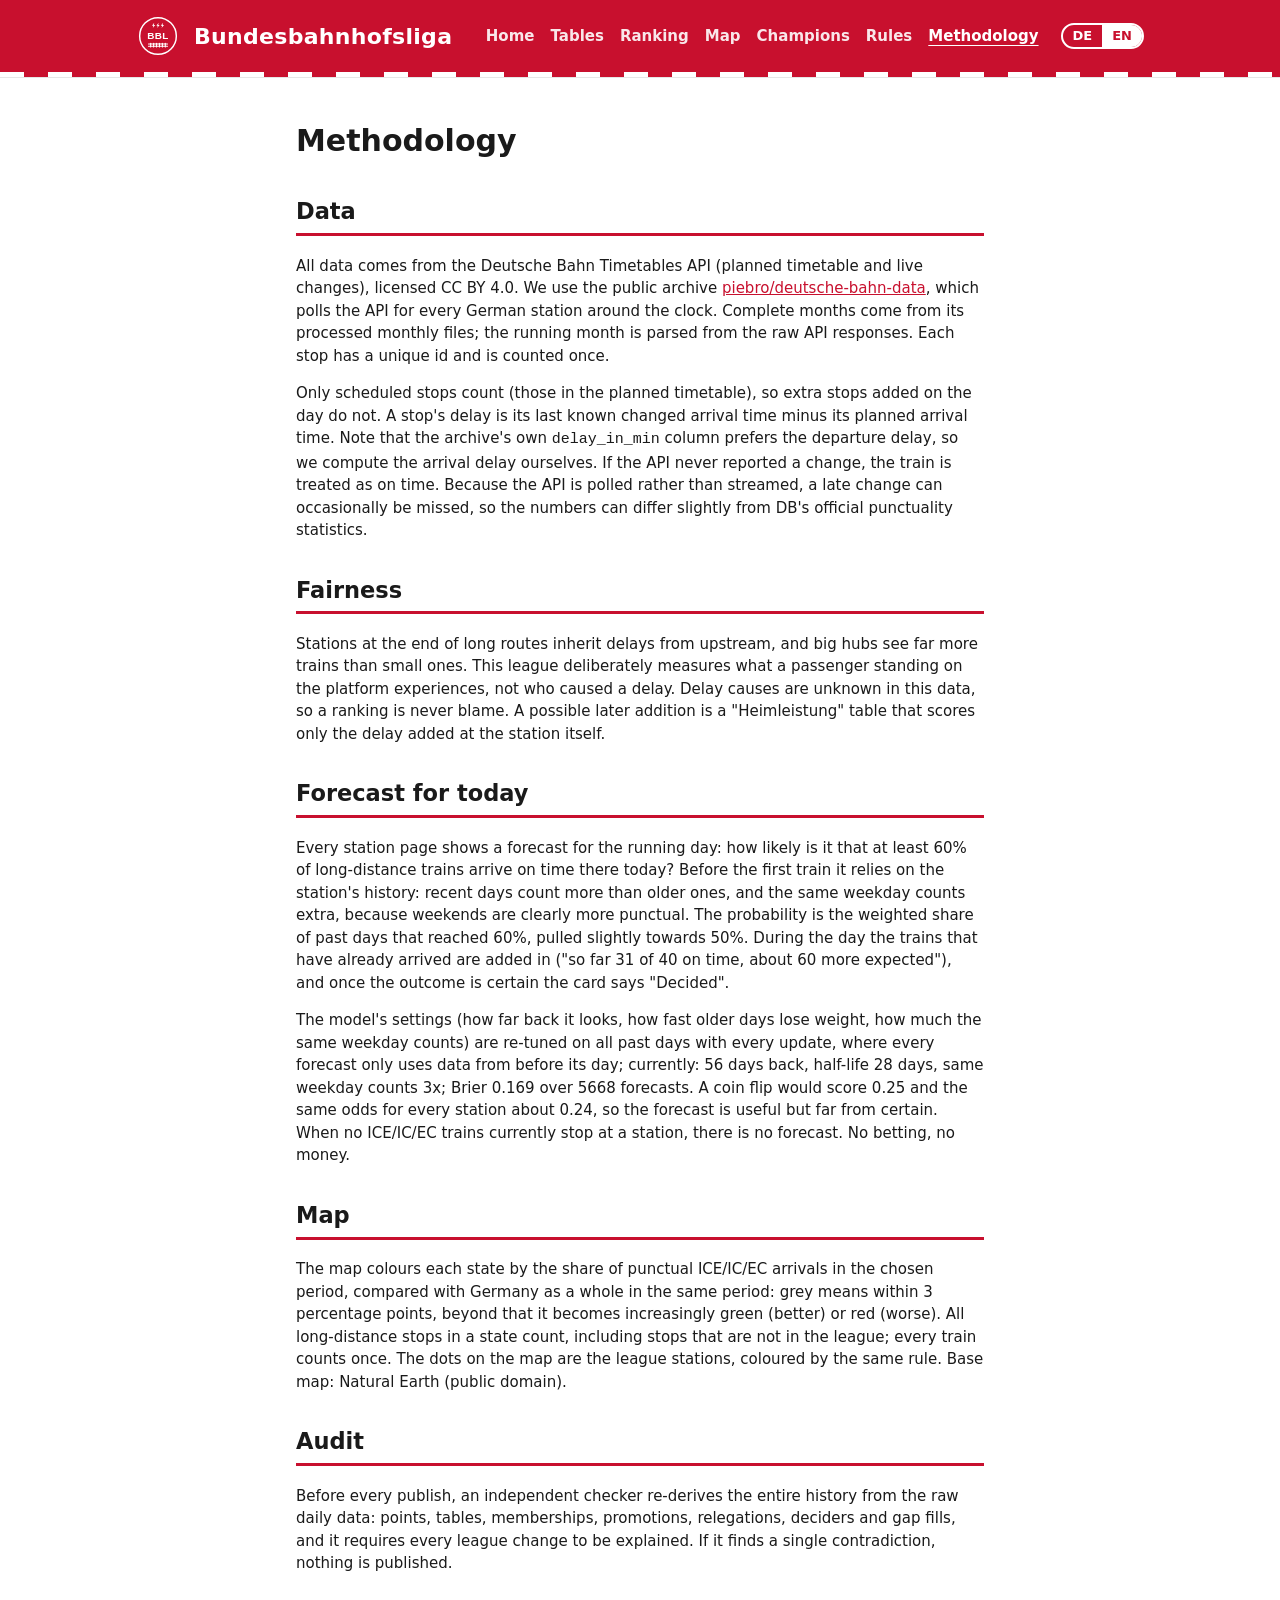
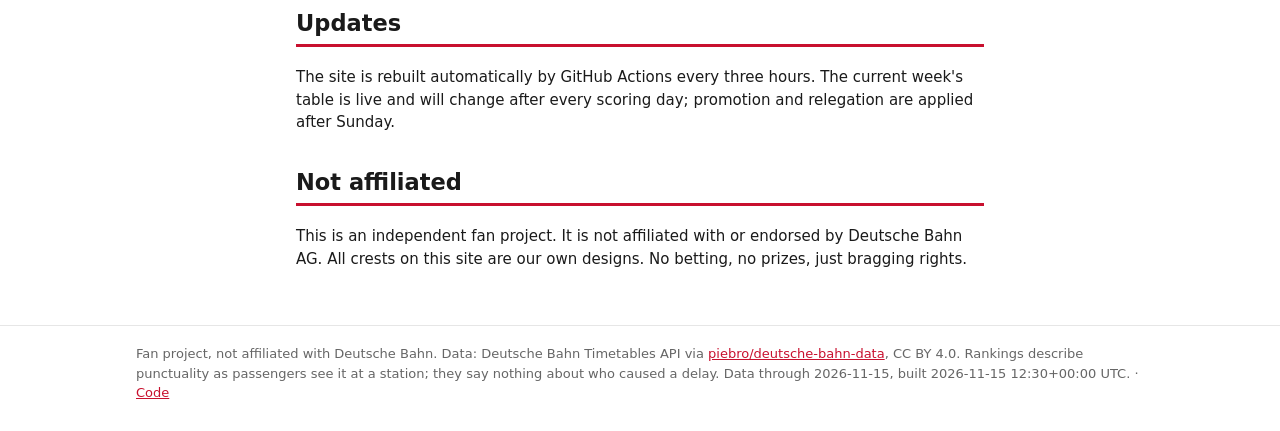
==== docs/about.html @ b78bf8c7 "Map page: 16 states coloured by punctuality relative to Germany - Day / week (any KW) / 4 weeks, cum" ====
<!doctype html>
<html lang="de">
<head>
<meta charset="utf-8">
<meta name="viewport" content="width=device-width, initial-scale=1">
<title>Methodik · Bundesbahnhofsliga</title>
<link rel="icon" href="assets/logos/favicon.svg">
<link rel="stylesheet" href="assets/style.css?v=07614f7e9a">
<script>(function(){var l;try{l=new URLSearchParams(location.search).get("lang")||localStorage.getItem("bbl-lang")}catch(e){}
if(l!=="de"&&l!=="en")l=/^de\b/i.test(navigator.language||"")?"de":"en";document.documentElement.dataset.lang=l;document.documentElement.lang=l})();</script>
</head>
<body>
<main class="wrap prose">
<div class="i18n" lang="de">
<h1>Methodik</h1>
<h2>Daten</h2>
<p>Alle Daten stammen aus der Timetables-API der Deutschen Bahn (Sollfahrplan und Echtzeitänderungen), Lizenz CC BY 4.0.
Wir nutzen das öffentliche Archiv <a href="https://huggingface.co/datasets/piebro/deutsche-bahn-data">piebro/deutsche-bahn-data</a>,
das die API rund um die Uhr für alle deutschen Bahnhöfe abfragt. Abgeschlossene Monate kommen aus den aufbereiteten
Monatsdateien, der laufende Monat wird aus den rohen API-Antworten gelesen. Jeder Halt hat eine eindeutige ID und wird
genau einmal gezählt.</p>
<p>Es zählen nur planmäßige Halte (die im Sollfahrplan stehen); zusätzliche Halte, die erst am Tag dazukommen, zählen
nicht. Die Verspätung eines Halts ist die zuletzt gemeldete geänderte Ankunftszeit minus der geplanten Ankunftszeit.
Achtung: Die Spalte <code>delay_in_min</code> im Archiv bevorzugt die Abfahrtsverspätung, deshalb berechnen wir die
Ankunftsverspätung selbst. Hat die API nie eine Änderung gemeldet, gilt der Zug als pünktlich. Weil die API abgefragt und
nicht gestreamt wird, kann gelegentlich eine späte Änderung fehlen; die Zahlen können daher leicht von der offiziellen
Pünktlichkeitsstatistik der DB abweichen.</p>
<h2>Fairness</h2>
<p>Bahnhöfe am Ende langer Strecken erben Verspätungen von weiter vorne, und große Knoten sehen viel mehr Züge als kleine
Bahnhöfe. Diese Liga misst bewusst, was ein Fahrgast am Bahnsteig erlebt, nicht wer eine Verspätung verursacht hat. Die
Ursachen stehen nicht in den Daten, eine Platzierung ist also nie eine Schuldzuweisung. Denkbar ist später eine Tabelle
"Heimleistung", die nur die am Bahnhof selbst entstandene Verspätung wertet.</p>
<h2>Prognose für heute</h2>
<p>Jede Bahnhofsseite zeigt eine Prognose für den laufenden Tag: Wie wahrscheinlich kommen heute mindestens 60 % der
Fernzüge dort pünktlich an? Vor dem ersten Zug stützt sie sich auf die Vorgeschichte des Bahnhofs: Jüngere Tage zählen
mehr als ältere, und der gleiche Wochentag zählt extra, weil Wochenenden deutlich pünktlicher sind. Die Wahrscheinlichkeit
ist der gewichtete Anteil der bisherigen Tage, die 60 % erreicht haben, leicht Richtung 50 % gezogen. Im Laufe des Tages
fließen die schon angekommenen Züge ein ("bisher 31 von 40 pünktlich, noch etwa 60 erwartet"), und sobald das Ergebnis
feststeht, zeigt die Karte "Entschieden".</p>
<p>Die Einstellungen des Modells (wie weit es zurückschaut, wie schnell ältere Tage an Gewicht verlieren, wie stark der
gleiche Wochentag zählt) werden bei jedem Update an allen bisherigen Tagen neu bestimmt, wobei jede Prognose nur Daten von
vor ihrem Tag nutzt; aktuell: <span class="fc-model"></span>. Ein Münzwurf käme auf 0,25, für alle die gleiche Quote auf
etwa 0,24: Die Prognose ist also nützlich, aber weit weg von sicher. Halten an einem Bahnhof gerade keine ICE/IC/EC, gibt
es keine Prognose. Keine Wetten, kein Geld.</p>
<h2>Karte</h2>
<p>Die Karte färbt jedes Bundesland nach dem Anteil pünktlicher ICE/IC/EC-Ankünfte im gewählten Zeitraum, im Vergleich zu
ganz Deutschland im selben Zeitraum: grau heißt höchstens 3 Prozentpunkte Abstand, darüber wird es zunehmend grün (besser)
oder rot (schlechter). Gezählt werden alle Fernverkehrshalte im Bundesland, auch solche, die nicht in der Liga sind; jeder
Zug zählt einmal. Die Punkte auf der Karte sind die Liga-Bahnhöfe, eingefärbt nach derselben Regel. Kartengrundlage:
Natural Earth (gemeinfrei).</p>
<h2>Prüfung</h2>
<p>Vor jeder Veröffentlichung prüft ein unabhängiges Prüfprogramm die gesamte Historie: Es rechnet alle Tagespunkte,
Tabellen, Mitgliedschaften, Auf- und Abstiege, Relegationen und Nachrücker aus den Rohdaten nach und erklärt jeden
Ligawechsel. Findet es auch nur einen Widerspruch, wird nichts veröffentlicht.</p>
<h2>Aktualisierung</h2>
<p>Die Seite wird automatisch per GitHub Actions neu gebaut, alle drei Stunden. Die Tabelle der laufenden Woche ist live
und ändert sich nach jedem Wertungstag; Auf- und Abstieg gibt es nach dem Sonntag.</p>
<h2>Keine Verbindung zur DB</h2>
<p>Dies ist ein unabhängiges Fanprojekt, nicht verbunden mit der Deutschen Bahn AG und nicht von ihr unterstützt. Alle
Wappen auf dieser Seite sind eigene Entwürfe. Keine Wetten, keine Preise, nur Ehre.</p>
</div>
<div class="i18n" lang="en">
<h1>Methodology</h1>
<h2>Data</h2>
<p>All data comes from the Deutsche Bahn Timetables API (planned timetable and live changes), licensed CC BY 4.0.
We use the public archive <a href="https://huggingface.co/datasets/piebro/deutsche-bahn-data">piebro/deutsche-bahn-data</a>,
which polls the API for every German station around the clock. Complete months come from its processed monthly files;
the running month is parsed from the raw API responses. Each stop has a unique id and is counted once.</p>
<p>Only scheduled stops count (those in the planned timetable), so extra stops added on the day do not.
A stop's delay is its last known changed arrival time minus its planned arrival time. Note that the archive's own
<code>delay_in_min</code> column prefers the departure delay, so we compute the arrival delay ourselves. If the API never reported a change,
the train is treated as on time. Because the API is polled rather than streamed, a late change can occasionally be missed,
so the numbers can differ slightly from DB's official punctuality statistics.</p>
<h2>Fairness</h2>
<p>Stations at the end of long routes inherit delays from upstream, and big hubs see far more trains than small ones.
This league deliberately measures what a passenger standing on the platform experiences, not who caused a delay. Delay
causes are unknown in this data, so a ranking is never blame. A possible later addition is a "Heimleistung" table that
scores only the delay added at the station itself.</p>
<h2>Forecast for today</h2>
<p>Every station page shows a forecast for the running day: how likely is it that at least 60% of long-distance trains
arrive on time there today? Before the first train it relies on the station's history: recent days count more than older
ones, and the same weekday counts extra, because weekends are clearly more punctual. The probability is the weighted share
of past days that reached 60%, pulled slightly towards 50%. During the day the trains that have already arrived are added
in ("so far 31 of 40 on time, about 60 more expected"), and once the outcome is certain the card says "Decided".</p>
<p>The model's settings (how far back it looks, how fast older days lose weight, how much the same weekday counts) are
re-tuned on all past days with every update, where every forecast only uses data from before its day; currently:
<span class="fc-model"></span>. A coin flip would score 0.25 and the same odds for every station about 0.24, so the
forecast is useful but far from certain. When no ICE/IC/EC trains currently stop at a station, there is no forecast.
No betting, no money.</p>
<h2>Map</h2>
<p>The map colours each state by the share of punctual ICE/IC/EC arrivals in the chosen period, compared with Germany as a
whole in the same period: grey means within 3 percentage points, beyond that it becomes increasingly green (better) or red
(worse). All long-distance stops in a state count, including stops that are not in the league; every train counts once.
The dots on the map are the league stations, coloured by the same rule. Base map: Natural Earth (public domain).</p>
<h2>Audit</h2>
<p>Before every publish, an independent checker re-derives the entire history from the raw daily data: points, tables,
memberships, promotions, relegations, deciders and gap fills, and it requires every league change to be explained. If it
finds a single contradiction, nothing is published.</p>
<h2>Updates</h2>
<p>The site is rebuilt automatically by GitHub Actions every three hours. The current week's
table is live and will change after every scoring day; promotion and relegation are applied after Sunday.</p>
<h2>Not affiliated</h2>
<p>This is an independent fan project. It is not affiliated with or endorsed by Deutsche Bahn AG. All crests on this site
are our own designs. No betting, no prizes, just bragging rights.</p>
</div>
</main>
<script src="assets/app.js?v=5f9eadd17e"></script>
<script>chrome("about.html");
getJSON("data/meta.json").then((m) => {
  stamp(m);
  const f = m.forecast_model;
  if (f && f.tuned) document.querySelectorAll(".fc-model").forEach((el) => (el.textContent = LANG === "de"
    ? `${f.params.window} Tage zurück, Halbwertszeit ${f.params.half_life} Tage, gleicher Wochentag zählt ${num(f.params.weekday_weight, 0)}-fach; Brier ${num(f.brier, 3)} über ${f.forecasts} Prognosen`
    : `${f.params.window} days back, half-life ${f.params.half_life} days, same weekday counts ${num(f.params.weekday_weight, 0)}x; Brier ${num(f.brier, 3)} over ${f.forecasts} forecasts`));
}).catch(() => {});</script>
</body>
</html>
---- docs/assets/style.css ----
:root {
  --red: #c8102e;
  --red-dark: #9b0c23;
  --red-soft: #fbe9ec;
  --ink: #1a1a1a;
  --muted: #666;
  --line: #e6e6e6;
  --bg: #ffffff;
  --panel: #ffffff;
  --up: #1f7a3a;
  --up-soft: #e6f4ea;
  --down-soft: #fde8e8;
  --po-soft: #fff4d6;
}
@media (prefers-color-scheme: dark) {
  :root:not([data-theme="light"]) {
    --ink: #f2f2f2; --muted: #a8a8a8; --line: #333; --bg: #141414; --panel: #1c1c1c;
    --red-soft: #3a1219; --up-soft: #15301e; --down-soft: #3a1515; --po-soft: #3a3012; --up: #59c27a;
  }
}
* { box-sizing: border-box; }
html, body { margin: 0; background: var(--bg); color: var(--ink);
  font: 15px/1.5 system-ui, -apple-system, "Segoe UI", Roboto, Helvetica, Arial, sans-serif; }
a { color: var(--red); }
header.top { background: var(--red); color: #fff; }
header.top .wrap { display: flex; align-items: center; gap: 14px; padding: 14px 16px; }
header.top img { width: 44px; height: 44px; }
header.top h1 { margin: 0; font-size: 22px; letter-spacing: .3px; font-weight: 900; }
header.top h1 a { color: #fff; text-decoration: none; }
header.top nav { margin-left: auto; display: flex; gap: 16px; align-items: center; }
header.top nav a { color: #fff; text-decoration: none; font-weight: 600; opacity: .9; }
header.top nav a:hover, header.top nav a.on { opacity: 1; text-decoration: underline; text-underline-offset: 4px; }
.stripe { height: 6px; background: repeating-linear-gradient(90deg, #fff 0 24px, var(--red) 24px 48px); border-bottom: 1px solid var(--line); }
.wrap { max-width: 1040px; margin: 0 auto; padding: 0 16px; }
main.wrap { padding-top: 20px; padding-bottom: 40px; }
.sub { color: var(--muted); margin: 4px 0 16px; }

.tabs { display: flex; gap: 8px; flex-wrap: wrap; margin: 12px 0; }
.tab { display: flex; align-items: center; gap: 8px; border: 2px solid var(--red); background: var(--panel);
  color: var(--red); padding: 6px 12px 6px 8px; border-radius: 999px; font-weight: 700; cursor: pointer; font-size: 14px; }
.tab img { width: 22px; height: 26px; }
.tab.on { background: var(--red); color: #fff; }
.matchdays { display: flex; gap: 6px; flex-wrap: wrap; align-items: center; margin: 8px 0 14px; color: var(--muted); font-size: 13px; }
.matchdays button { border: 1px solid var(--line); background: var(--panel); color: var(--ink); border-radius: 6px;
  padding: 4px 9px; cursor: pointer; font: inherit; }
.matchdays button.on { border-color: var(--red); background: var(--red); color: #fff; }
select { font: inherit; padding: 4px 6px; border-radius: 6px; border: 1px solid var(--line); background: var(--panel); color: var(--ink); }

.league-head { display: flex; align-items: center; gap: 14px; margin: 8px 0; }
.league-head img { width: 56px; height: 66px; }
.league-head h2 { margin: 0; font-size: 22px; }
.badges { display: flex; gap: 10px; flex-wrap: wrap; margin: 10px 0 16px; }
.badge { border: 1px solid var(--line); border-left: 5px solid var(--red); border-radius: 8px; padding: 8px 12px; background: var(--panel); min-width: 190px; }
.badge b { display: block; font-size: 12px; color: var(--muted); text-transform: uppercase; letter-spacing: .5px; }

.tablewrap { overflow-x: auto; border: 1px solid var(--line); border-radius: 10px; }
table { border-collapse: collapse; width: 100%; background: var(--panel); }
th, td { padding: 8px 10px; text-align: left; white-space: nowrap; }
thead th { background: var(--ink); color: var(--bg); font-size: 12px; text-transform: uppercase; letter-spacing: .5px; }
tbody tr { border-top: 1px solid var(--line); }
td.num, th.num { text-align: right; font-variant-numeric: tabular-nums; }
td.rank { font-weight: 800; width: 1%; }
tr.up td.rank { box-shadow: inset 4px 0 var(--up); }
tr.up { background: var(--up-soft); }
tr.down td.rank { box-shadow: inset 4px 0 var(--red); }
tr.down { background: var(--down-soft); }
tr.po td.rank { box-shadow: inset 4px 0 #d99a00; }
tr.po { background: var(--po-soft); }
.legend .lp::before { background: #d99a00; }
tr.unranked { color: var(--muted); }
td.st a { color: var(--ink); text-decoration: none; font-weight: 600; }
td.st a:hover { color: var(--red); text-decoration: underline; }
.tag { font-size: 11px; font-weight: 700; padding: 1px 6px; border-radius: 4px; margin-left: 6px; vertical-align: 1px; }
.tag.new { background: var(--red-soft); color: var(--red); }
.tag.up { background: var(--up-soft); color: var(--up); }
.trend { font-weight: 700; font-size: 13px; }
.trend.u { color: var(--up); } .trend.d { color: var(--red); } .trend.s { color: var(--muted); }
.form { display: inline-flex; gap: 3px; }
.form i { width: 18px; height: 18px; border-radius: 3px; display: inline-block; font-style: normal; font-size: 9px;
  line-height: 18px; text-align: center; color: #fff; font-weight: 700; }
.form i.x { background: var(--line); color: var(--muted); }
.legend { display: flex; gap: 16px; flex-wrap: wrap; font-size: 13px; color: var(--muted); margin: 10px 0; }
.legend span::before { content: ""; display: inline-block; width: 12px; height: 12px; border-radius: 2px; margin-right: 6px; vertical-align: -1px; }
.legend .lu::before { background: var(--up); } .legend .ld::before { background: var(--red); }

.moves { display: grid; grid-template-columns: repeat(auto-fit, minmax(240px, 1fr)); gap: 12px; }
.card { border: 1px solid var(--line); border-radius: 10px; padding: 12px 14px; background: var(--panel); }
.card h3 { margin: 0 0 6px; font-size: 15px; }
.card ul { margin: 0; padding-left: 18px; }

.prose { max-width: 720px; }
.prose h2 { border-bottom: 3px solid var(--red); padding-bottom: 4px; margin-top: 32px; }
.example { background: var(--red-soft); border-radius: 10px; padding: 12px 16px; }
.crests { display: flex; gap: 18px; flex-wrap: wrap; }
.crests figure { margin: 0; text-align: center; font-size: 13px; max-width: 170px; }
.crests img { width: 70px; height: 83px; }

.chart { width: 100%; height: 180px; }
.kpis { display: grid; grid-template-columns: repeat(auto-fit, minmax(150px, 1fr)); gap: 10px; margin: 14px 0; }
.kpi { border: 1px solid var(--line); border-radius: 10px; padding: 10px 12px; background: var(--panel); }
.kpi b { display: block; font-size: 22px; }
.kpi span { color: var(--muted); font-size: 12px; }

footer { border-top: 1px solid var(--line); color: var(--muted); font-size: 13px; padding: 18px 0 30px; }
@media (max-width: 960px) { .hide-md { display: none; } }
@media (max-width: 980px) {   /* five menu items + language switch: move the menu under the title */
  header.top .wrap { flex-wrap: wrap; gap: 10px; }
  header.top nav { margin-left: 0; width: 100%; flex-wrap: wrap; gap: 6px 14px; }
  header.top nav .lang { margin-left: auto; }
}
@media (max-width: 640px) {
  header.top .wrap { flex-wrap: wrap; gap: 10px; padding: 12px 16px; }
  header.top img { width: 36px; height: 36px; }
  header.top h1 { font-size: 20px; }
  header.top nav { margin-left: 0; width: 100%; gap: 6px 12px; font-size: 14px; flex-wrap: wrap; }
  header.top nav .lang { margin-left: auto; }
  main.wrap { padding-top: 14px; }
  th, td { padding: 7px 5px; }
  th:first-child, td:first-child { padding-left: 8px; }
  th:last-child, td:last-child { padding-right: 8px; }
  td.st { white-space: normal; min-width: 0; }
  td.num, th.num { padding-left: 12px; }
  .hide-sm { display: none; }
  /* swipeable single rows instead of 4 rows of pills */
  .tabs, #matchdays { flex-wrap: nowrap; overflow-x: auto; scrollbar-width: none; -webkit-overflow-scrolling: touch;
    margin-right: -16px; padding-right: 16px; scroll-padding: 0 16px; }
  .tabs::-webkit-scrollbar, #matchdays::-webkit-scrollbar { display: none; }
  .tab, #matchdays button { flex: 0 0 auto; }
  #matchdays { white-space: nowrap; }
  .league-head img { width: 44px; height: 52px; }
  .league-head h2 { font-size: 19px; }
  .badges { gap: 8px; }
  .badge { min-width: 0; flex: 1 1 140px; padding: 6px 10px; font-size: 14px; }
  .badge b { font-size: 10px; }
  .legend { gap: 6px 14px; font-size: 12px; }
  .kpi b { font-size: 19px; }
  .crests { gap: 12px; }
  .crests img { width: 56px; height: 66px; }
  .crests figure { max-width: 46%; }
}

/* language switcher and bilingual blocks */
header.top nav .lang { display: inline-flex; border: 2px solid #fff; border-radius: 999px; overflow: hidden; margin-left: 6px; }
header.top nav .lang a { padding: 1px 10px; font-size: 13px; opacity: 1; text-decoration: none; }
header.top nav .lang a.on { background: #fff; color: var(--red); }
html[data-lang="de"] .i18n[lang="en"], html[data-lang="en"] .i18n[lang="de"] { display: none; }
.tagline { margin: 0 0 2px; font-size: 16px; font-weight: 600; line-height: 1.4; }
@media (max-width: 640px) { .tagline { font-size: 14px; } }

/* forecast card */
.forecast-card { border: 1px solid var(--line); border-radius: 12px; padding: 14px 16px; background: var(--panel); margin: 16px 0 6px; }
.forecast-card h3 { margin: 0 0 4px; font-size: 13px; text-transform: uppercase; letter-spacing: .5px; color: var(--muted); }
.mk-head { display: grid; grid-template-columns: 1fr 1fr; gap: 20px; align-items: center; margin-bottom: 6px; }
.mk-q { font-size: 18px; font-weight: 700; line-height: 1.35; }
.mk-odds { display: grid; grid-template-columns: 1fr 1fr; gap: 10px; }
.mk-odds > div { border-radius: 10px; padding: 10px 14px; display: flex; justify-content: space-between; align-items: baseline; font-weight: 700; }
.mk-odds b { font-size: 24px; }
.mk-yes { background: var(--up-soft); color: var(--up); }
.mk-no { background: var(--down-soft); color: var(--red); }
.mk-bar { height: 8px; border-radius: 999px; background: var(--red); overflow: hidden; margin: 10px 0 4px; }
.mk-bar i { display: block; height: 100%; background: var(--up); }
.mk-chart { width: 100%; display: block; }
.mk-small { font-size: 12px; }
@media (max-width: 640px) { .mk-head { grid-template-columns: 1fr; gap: 12px; } .mk-q { font-size: 16px; } .mk-odds b { font-size: 20px; } }
.pyramid { border: 1px solid var(--line); border-radius: 12px; padding: 12px; background: var(--panel); }
.kpi b.kpi-small { font-size: 18px; }
.kpi b.kpi-small span, .kpi b span { display: block; font-size: 12px; font-weight: 400; color: var(--muted); margin-top: 2px; }
.kpi b.kpi-small a { color: var(--ink); }
.score-hint { margin: 0 0 14px; font-size: 13px; }
.freq { border: 1px solid var(--line); border-radius: 10px; padding: 10px 12px; background: var(--panel); margin: 4px 0 10px; }
.freq-row { display: flex; gap: 12px; align-items: center; flex-wrap: wrap; }
.freq input[type=range] { flex: 1 1 220px; accent-color: var(--red); }
.freq-presets { display: flex; gap: 6px; flex-wrap: wrap; }
.freq-presets button { border: 1px solid var(--line); background: var(--panel); color: var(--ink); border-radius: 6px; padding: 4px 9px; cursor: pointer; font: inherit; font-size: 13px; }
.freq-presets button.on { border-color: var(--red); background: var(--red); color: #fff; }
.freq .sub { margin: 6px 0 0; font-size: 13px; }

/* homepage */
.home h2 { margin: 26px 0 10px; }
.hero { display: flex; gap: 20px; align-items: center; padding: 18px 0 6px; }
.hero-logo { width: 96px; height: 96px; flex: 0 0 auto; }
.hero-title { margin: 0; font-size: 40px; font-weight: 900; letter-spacing: -0.5px; color: var(--red); }
.hero .tagline { font-size: 18px; margin: 4px 0 2px; }
.live-pill { display: inline-block; margin-top: 6px; background: var(--red); color: #fff; font-weight: 700; font-size: 12px;
  letter-spacing: .4px; border-radius: 999px; padding: 3px 10px; }
.home-grid { display: grid; grid-template-columns: repeat(3, 1fr); gap: 14px; margin-top: 18px; }
.home-card { display: flex; flex-direction: column; padding: 16px 18px; }
.home-card h2 { margin: 0; font-size: 19px; }
.home-card .sub { margin: 2px 0 12px; font-size: 13px; }
.crest-row { display: flex; justify-content: space-around; gap: 8px; margin: 4px 0 12px; }
.crest-link { display: flex; flex-direction: column; align-items: center; gap: 6px; color: var(--ink); text-decoration: none; font-weight: 700; font-size: 14px; }
.crest-link img { width: 62px; height: 72px; transition: transform .15s; }
.crest-link:hover img { transform: translateY(-3px); }
.small-link { margin-top: auto; font-size: 13px; }
.podium { margin: 0 0 10px; padding-left: 22px; }
.podium li { margin: 6px 0; }
.podium li a { color: var(--ink); font-weight: 600; text-decoration: none; }
.podium li a:hover { color: var(--red); }
.podium img { width: 14px; height: 17px; vertical-align: -3px; margin: 0 2px; }
.podium b { float: right; }
.btn { margin-top: auto; display: block; text-align: center; background: var(--red); color: #fff; font-weight: 700;
  border-radius: 8px; padding: 9px 12px; text-decoration: none; }
.btn:hover { background: var(--red-dark); }
.search { position: relative; }
.search input { width: 100%; font: inherit; font-size: 16px; padding: 10px 12px; border: 2px solid var(--red); border-radius: 8px;
  background: var(--panel); color: var(--ink); }
.search ul { list-style: none; margin: 6px 0 0; padding: 0; }
.search li { display: flex; align-items: center; gap: 8px; padding: 7px 8px; border-radius: 6px; cursor: pointer; }
.search li img { width: 16px; height: 19px; }
.search li.on, .search li:hover { background: var(--red-soft); }
.search li.none { cursor: default; color: var(--muted); font-size: 13px; }
.steps { display: grid; grid-template-columns: repeat(3, 1fr); gap: 14px; }
.step { padding: 14px 16px; }
.step h3 { margin: 4px 0; font-size: 16px; }
.step .sub { margin: 0; }
.step-n { display: inline-block; width: 26px; height: 26px; border-radius: 50%; background: var(--red); color: #fff; text-align: center; line-height: 26px; }
@media (max-width: 860px) {
  .home-grid { grid-template-columns: 1fr; }
  #card-search { order: -1; }
  .steps { grid-template-columns: 1fr; }
}
@media (max-width: 640px) {
  .hero-logo { display: none; }
  .hero-title { font-size: 28px; }
  .hero .tagline { font-size: 15px; }
}
.popular { margin: 12px 0 0; font-size: 13px; color: var(--muted); line-height: 1.7; }
.crest-label { font-size: 11px; font-weight: 700; text-transform: uppercase; letter-spacing: .5px; color: var(--muted); text-align: center; margin: 2px 0 6px; }
.crest-row.small { margin-bottom: 0; gap: 2px; }
.crest-row.small .crest-link { font-size: 11px; font-weight: 600; gap: 4px; }
.crest-row.small .crest-link img { width: 40px; height: 47px; }
.running { font-weight: 700; color: var(--red); }
button.on .running { color: #fff; }
.view-row { margin: -4px 0 12px; }
.view-toggle { display: inline-flex; border: 2px solid var(--red); border-radius: 999px; overflow: hidden; }
.view-toggle button { border: 0; background: var(--panel); color: var(--red); font: inherit; font-weight: 700; font-size: 13px; padding: 5px 14px; cursor: pointer; }
.view-toggle button.on { background: var(--red); color: #fff; }
.mk-live { margin: 6px 0 0; font-size: 12px; }
/* homepage league tiles: each league is a rounded, clickable tile */
.crest-row { gap: 8px; }
.crest-link { flex: 1 1 0; min-width: 0; border: 1.5px solid var(--line); border-radius: 12px; padding: 10px 4px 8px;
  background: var(--panel); transition: border-color .15s, background .15s, transform .15s; }
.crest-link:hover, .crest-link:focus-visible { border-color: var(--red); background: var(--red-soft); transform: translateY(-2px); }
.crest-link:hover img { transform: none; }
.crest-row.small { gap: 5px; }
.crest-row.small .crest-link { padding: 7px 2px 6px; border-radius: 10px; }
.crest-row.small .crest-link span { font-size: 10.5px; white-space: nowrap; }
/* league links look and behave like station links: dark text, red and underlined on hover */
a.lg-link { color: var(--ink); text-decoration: none; font-weight: 600; white-space: nowrap; }
a.lg-link:hover, a.lg-link:focus-visible { color: var(--red); text-decoration: underline; }
a.lg-link.sub-link { font-weight: 400; color: var(--muted); }
a.lg-link.sub-link:hover { color: var(--red); }
.podium-label { font-size: 11px; font-weight: 700; text-transform: uppercase; letter-spacing: .5px; color: var(--muted); margin: 2px 0 0; }
.podium.bottom { margin-top: 0; padding-left: 34px; }
.podium.bottom b { color: var(--red); }
#bottom-label { border-top: 1px solid var(--line); padding-top: 8px; }
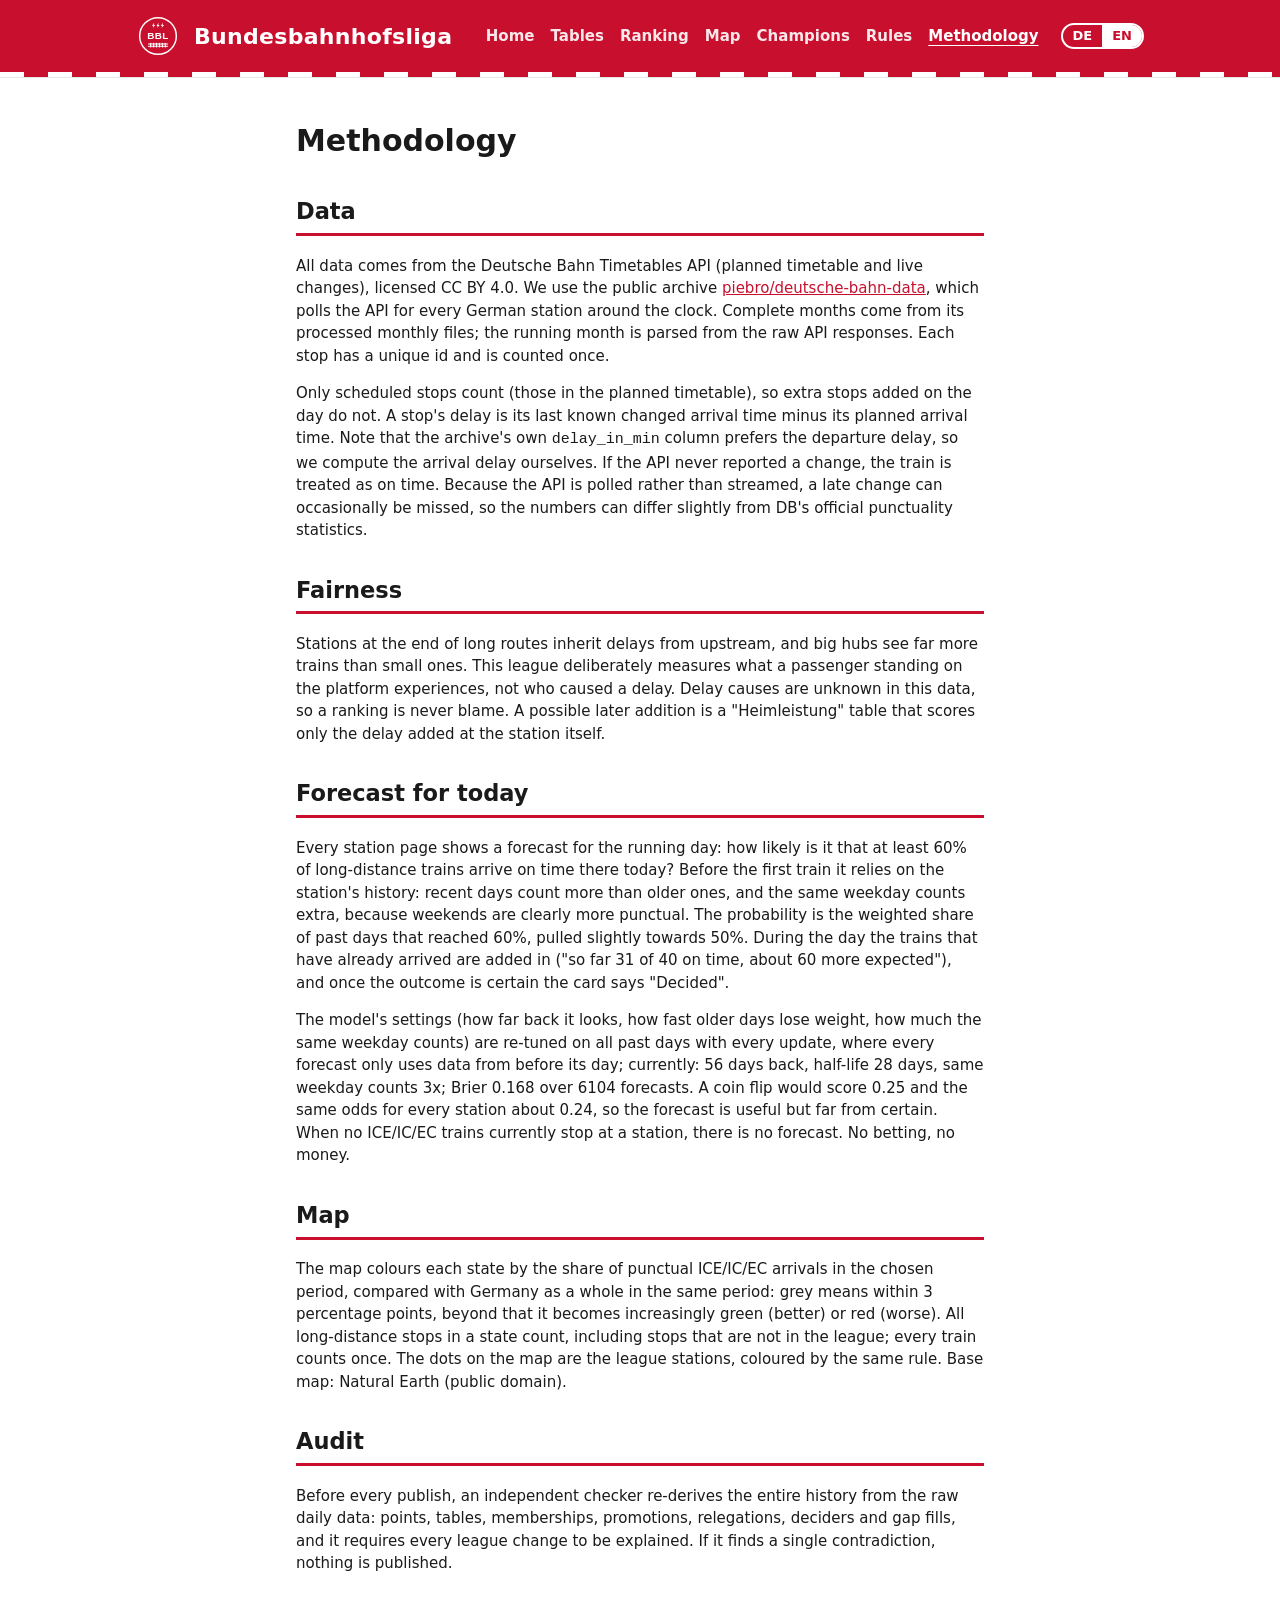
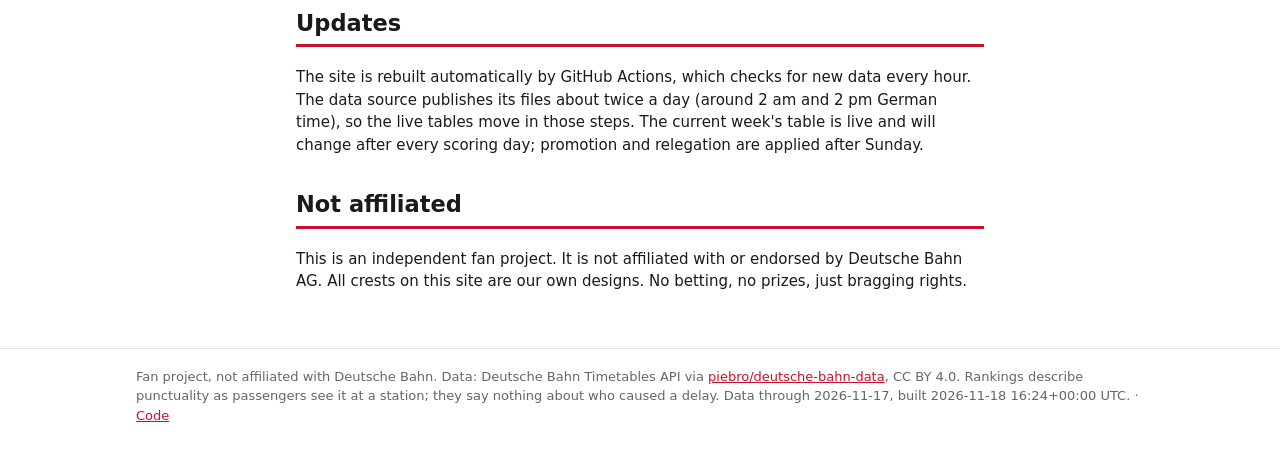
==== commit d5dc775e: "Fix live reporting: calendar-aware days, missing Monday trains, hourly updates - The site treated th" ====
--- a/docs/about.html
+++ b/docs/about.html
@@ -53,7 +53,7 @@
 Tabellen, Mitgliedschaften, Auf- und Abstiege, Relegationen und Nachrücker aus den Rohdaten nach und erklärt jeden
 Ligawechsel. Findet es auch nur einen Widerspruch, wird nichts veröffentlicht.</p>
 <h2>Aktualisierung</h2>
-<p>Die Seite wird automatisch per GitHub Actions neu gebaut, alle drei Stunden. Die Tabelle der laufenden Woche ist live
+<p>Die Seite wird automatisch per GitHub Actions neu gebaut; neue Daten werden stündlich abgefragt. Die Datenquelle veröffentlicht ihre Dateien etwa zweimal am Tag (gegen 2 und 14 Uhr), deshalb springen die Live-Tabellen in diesen Schritten. Die Tabelle der laufenden Woche ist live
 und ändert sich nach jedem Wertungstag; Auf- und Abstieg gibt es nach dem Sonntag.</p>
 <h2>Keine Verbindung zur DB</h2>
 <p>Dies ist ein unabhängiges Fanprojekt, nicht verbunden mit der Deutschen Bahn AG und nicht von ihr unterstützt. Alle
@@ -97,14 +97,14 @@
 memberships, promotions, relegations, deciders and gap fills, and it requires every league change to be explained. If it
 finds a single contradiction, nothing is published.</p>
 <h2>Updates</h2>
-<p>The site is rebuilt automatically by GitHub Actions every three hours. The current week's
+<p>The site is rebuilt automatically by GitHub Actions, which checks for new data every hour. The data source publishes its files about twice a day (around 2 am and 2 pm German time), so the live tables move in those steps. The current week's
 table is live and will change after every scoring day; promotion and relegation are applied after Sunday.</p>
 <h2>Not affiliated</h2>
 <p>This is an independent fan project. It is not affiliated with or endorsed by Deutsche Bahn AG. All crests on this site
 are our own designs. No betting, no prizes, just bragging rights.</p>
 </div>
 </main>
-<script src="assets/app.js?v=5f9eadd17e"></script>
+<script src="assets/app.js?v=6119075df5"></script>
 <script>chrome("about.html");
 getJSON("data/meta.json").then((m) => {
   stamp(m);
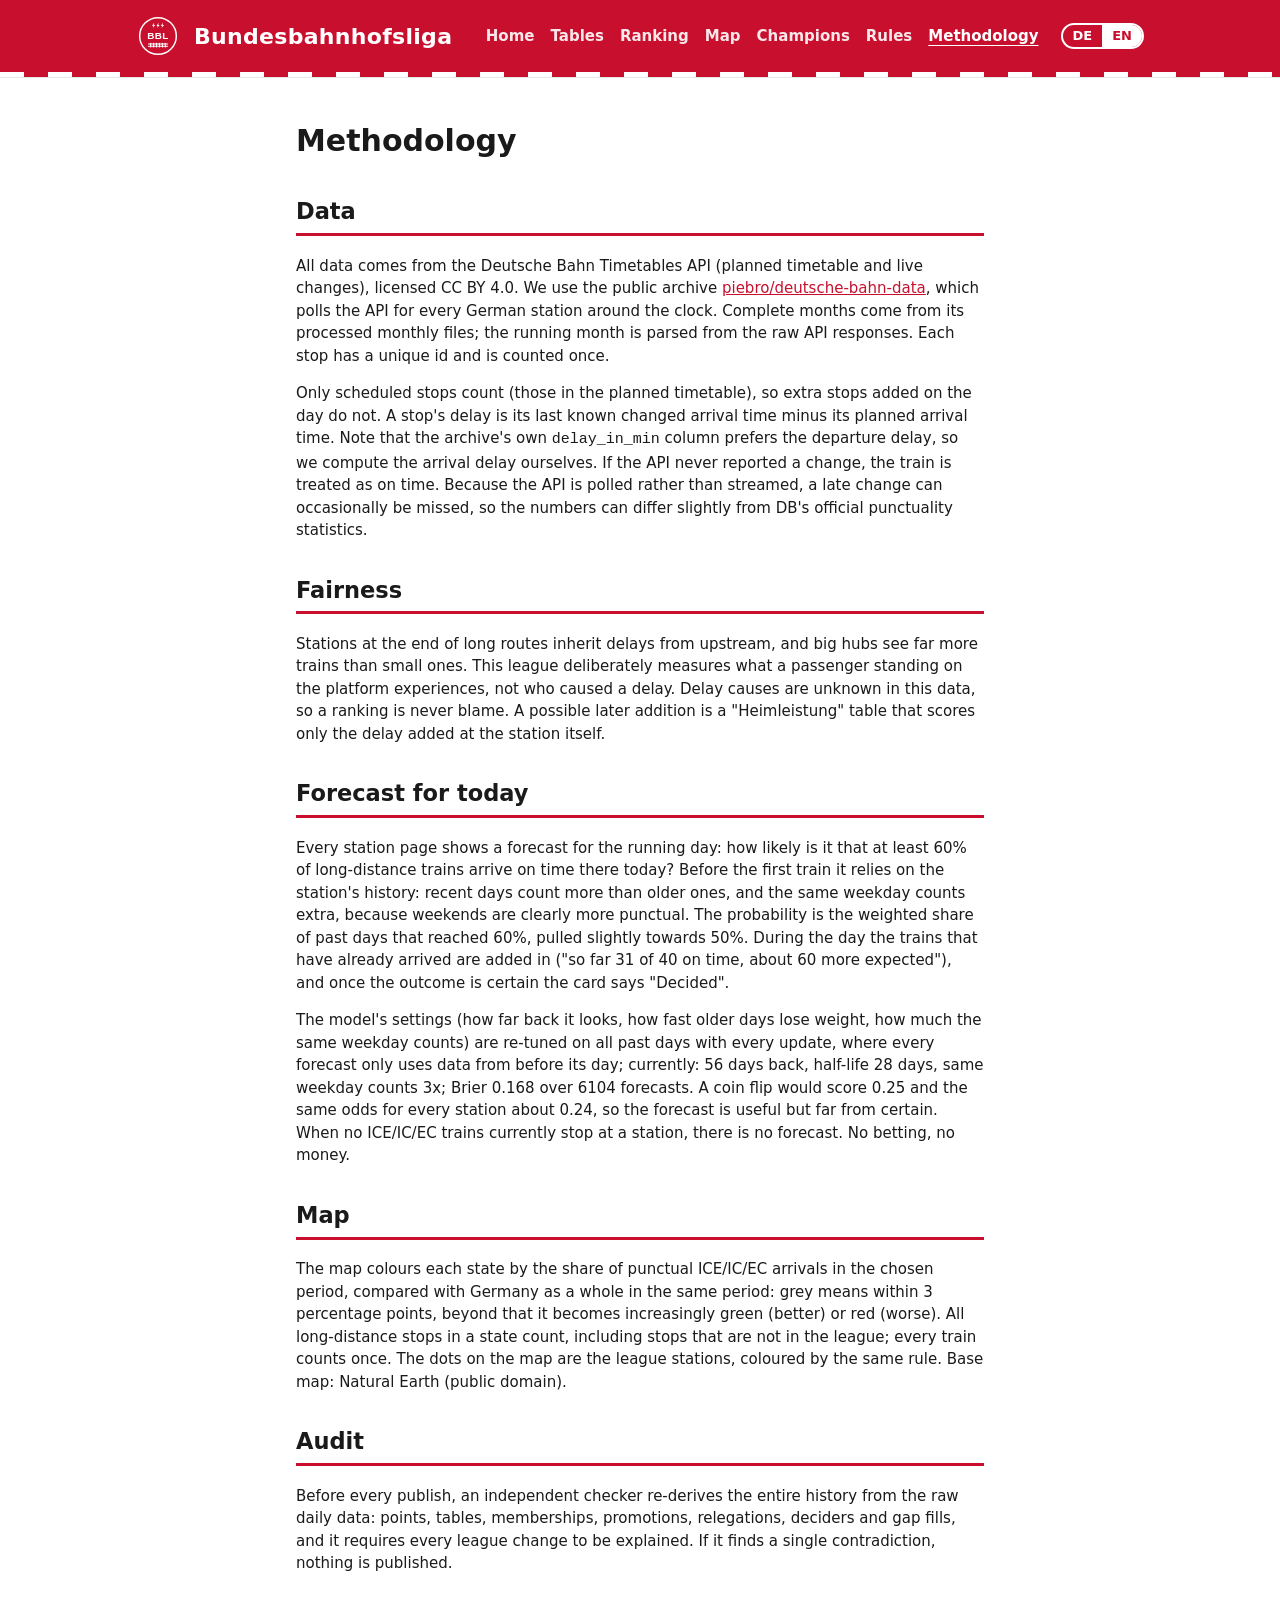
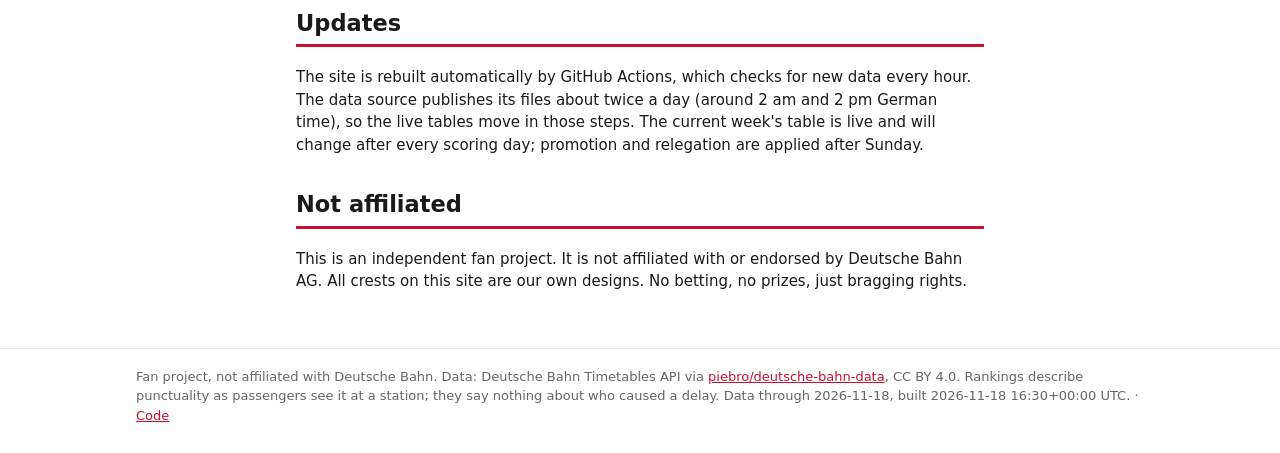
==== commit 83dce382: "Show cancellations (score unchanged) Cancelled arrivals already count as not punctual; now they are " ====
--- a/docs/about.html
+++ b/docs/about.html
@@ -104,7 +104,7 @@
 are our own designs. No betting, no prizes, just bragging rights.</p>
 </div>
 </main>
-<script src="assets/app.js?v=6119075df5"></script>
+<script src="assets/app.js?v=25f6be8f63"></script>
 <script>chrome("about.html");
 getJSON("data/meta.json").then((m) => {
   stamp(m);
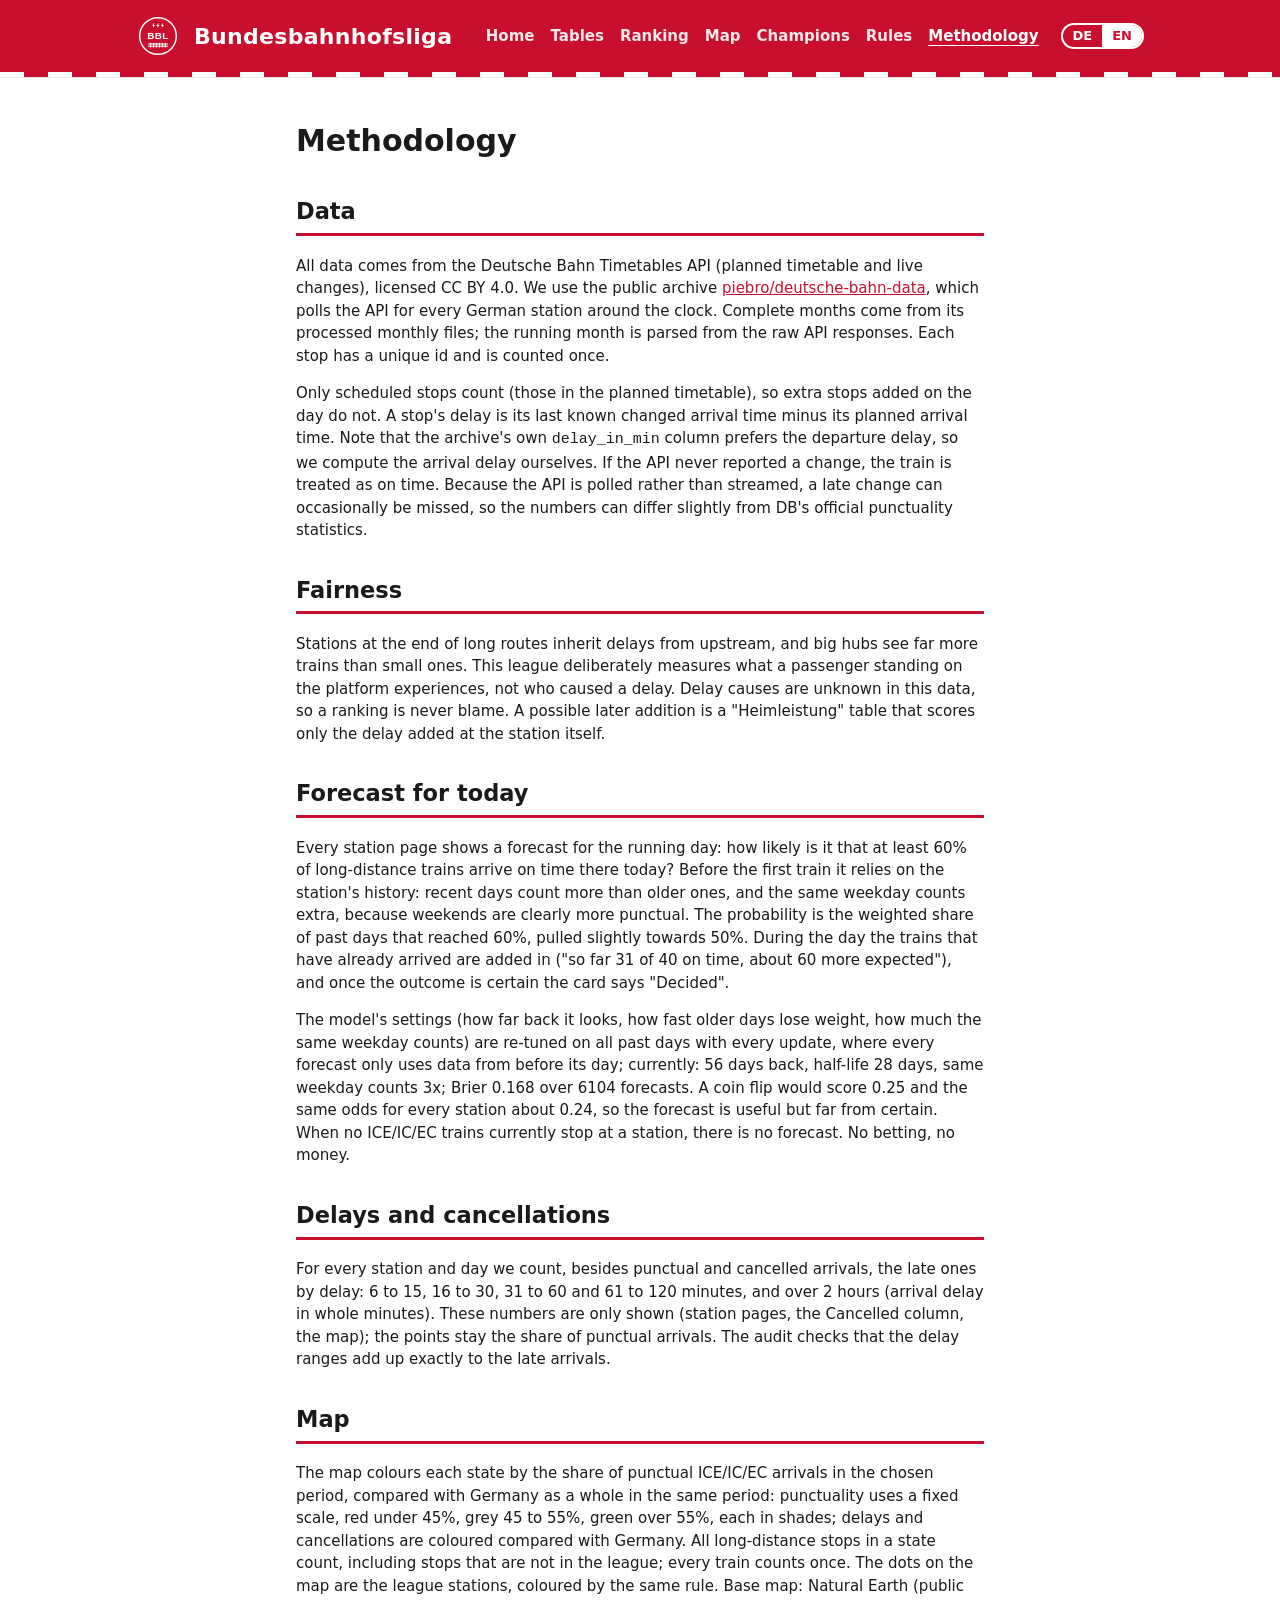
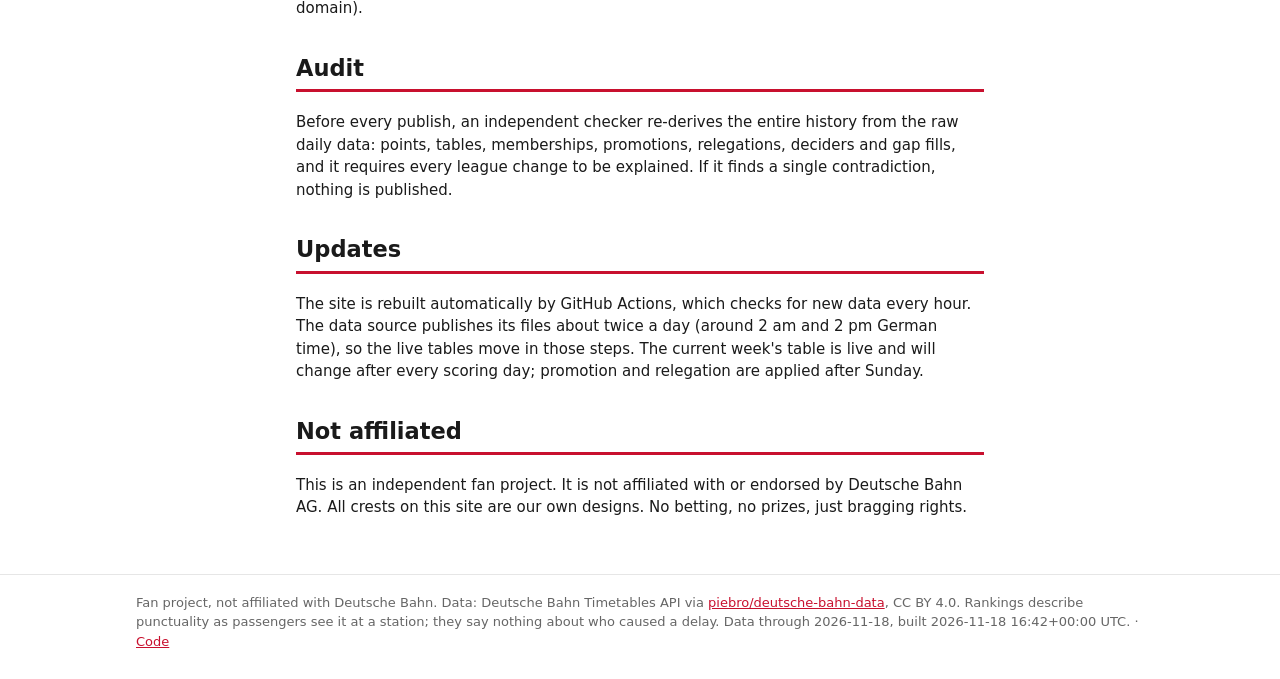
==== commit 2f5e0ee2: "Delay breakdown: per-station donut charts and map metrics with fixed punctuality colours - Daily cou" ====
--- a/docs/about.html
+++ b/docs/about.html
@@ -5,7 +5,7 @@
 <meta name="viewport" content="width=device-width, initial-scale=1">
 <title>Methodik · Bundesbahnhofsliga</title>
 <link rel="icon" href="assets/logos/favicon.svg">
-<link rel="stylesheet" href="assets/style.css?v=07614f7e9a">
+<link rel="stylesheet" href="assets/style.css?v=3d279d046a">
 <script>(function(){var l;try{l=new URLSearchParams(location.search).get("lang")||localStorage.getItem("bbl-lang")}catch(e){}
 if(l!=="de"&&l!=="en")l=/^de\b/i.test(navigator.language||"")?"de":"en";document.documentElement.dataset.lang=l;document.documentElement.lang=l})();</script>
 </head>
@@ -42,10 +42,14 @@
 vor ihrem Tag nutzt; aktuell: <span class="fc-model"></span>. Ein Münzwurf käme auf 0,25, für alle die gleiche Quote auf
 etwa 0,24: Die Prognose ist also nützlich, aber weit weg von sicher. Halten an einem Bahnhof gerade keine ICE/IC/EC, gibt
 es keine Prognose. Keine Wetten, kein Geld.</p>
+<h2>Verspätungen und Ausfälle</h2>
+<p>Für jeden Bahnhof und Tag zählen wir neben pünktlichen und ausgefallenen Ankünften auch die verspäteten nach Verspätung:
+6 bis 15, 16 bis 30, 31 bis 60 und 61 bis 120 Minuten sowie über 2 Stunden (Ankunftsverspätung in ganzen Minuten).
+Diese Zahlen werden nur angezeigt (Bahnhofsseiten, Spalte „Ausfälle“, Karte); die Punkte bleiben der Anteil pünktlicher
+Ankünfte. Die Prüfung stellt sicher, dass die Verspätungsstufen zusammen genau die verspäteten Ankünfte ergeben.</p>
 <h2>Karte</h2>
 <p>Die Karte färbt jedes Bundesland nach dem Anteil pünktlicher ICE/IC/EC-Ankünfte im gewählten Zeitraum, im Vergleich zu
-ganz Deutschland im selben Zeitraum: grau heißt höchstens 3 Prozentpunkte Abstand, darüber wird es zunehmend grün (besser)
-oder rot (schlechter). Gezählt werden alle Fernverkehrshalte im Bundesland, auch solche, die nicht in der Liga sind; jeder
+ganz Deutschland im selben Zeitraum: pünktlich: fest rot unter 45 %, grau 45 bis 55 %, grün über 55 %, jeweils in Abstufungen; Verspätungen und Ausfälle werden im Vergleich zu Deutschland eingefärbt. Gezählt werden alle Fernverkehrshalte im Bundesland, auch solche, die nicht in der Liga sind; jeder
 Zug zählt einmal. Die Punkte auf der Karte sind die Liga-Bahnhöfe, eingefärbt nach derselben Regel. Kartengrundlage:
 Natural Earth (gemeinfrei).</p>
 <h2>Prüfung</h2>
@@ -87,10 +91,14 @@
 <span class="fc-model"></span>. A coin flip would score 0.25 and the same odds for every station about 0.24, so the
 forecast is useful but far from certain. When no ICE/IC/EC trains currently stop at a station, there is no forecast.
 No betting, no money.</p>
+<h2>Delays and cancellations</h2>
+<p>For every station and day we count, besides punctual and cancelled arrivals, the late ones by delay: 6 to 15,
+16 to 30, 31 to 60 and 61 to 120 minutes, and over 2 hours (arrival delay in whole minutes). These numbers are only shown
+(station pages, the Cancelled column, the map); the points stay the share of punctual arrivals. The audit checks that
+the delay ranges add up exactly to the late arrivals.</p>
 <h2>Map</h2>
 <p>The map colours each state by the share of punctual ICE/IC/EC arrivals in the chosen period, compared with Germany as a
-whole in the same period: grey means within 3 percentage points, beyond that it becomes increasingly green (better) or red
-(worse). All long-distance stops in a state count, including stops that are not in the league; every train counts once.
+whole in the same period: punctuality uses a fixed scale, red under 45%, grey 45 to 55%, green over 55%, each in shades; delays and cancellations are coloured compared with Germany. All long-distance stops in a state count, including stops that are not in the league; every train counts once.
 The dots on the map are the league stations, coloured by the same rule. Base map: Natural Earth (public domain).</p>
 <h2>Audit</h2>
 <p>Before every publish, an independent checker re-derives the entire history from the raw daily data: points, tables,
@@ -104,7 +112,7 @@
 are our own designs. No betting, no prizes, just bragging rights.</p>
 </div>
 </main>
-<script src="assets/app.js?v=25f6be8f63"></script>
+<script src="assets/app.js?v=b0226252d3"></script>
 <script>chrome("about.html");
 getJSON("data/meta.json").then((m) => {
   stamp(m);
--- a/docs/assets/style.css
+++ b/docs/assets/style.css
@@ -11,11 +11,16 @@
   --up-soft: #e6f4ea;
   --down-soft: #fde8e8;
   --po-soft: #fff4d6;
+  /* delay charts (validated: colour-blind separation and contrast, light and dark) */
+  --mx-ok: #1f7a3a; --mx-late: #e39b1b; --mx-canc: #5f6670; --mx-hatch: rgba(255,255,255,.55);
+  --mx-b1: #e98a93; --mx-b2: #dc5a68; --mx-b3: #c8102e; --mx-b4: #960c22; --mx-b5: #5e0715;
 }
 @media (prefers-color-scheme: dark) {
   :root:not([data-theme="light"]) {
     --ink: #f2f2f2; --muted: #a8a8a8; --line: #333; --bg: #141414; --panel: #1c1c1c;
     --red-soft: #3a1219; --up-soft: #15301e; --down-soft: #3a1515; --po-soft: #3a3012; --up: #59c27a;
+    --mx-ok: #3fa564; --mx-late: #b8861a; --mx-canc: #8a9099; --mx-hatch: rgba(0,0,0,.45);
+    --mx-b1: #ffc2c7; --mx-b2: #f6909a; --mx-b3: #e8576a; --mx-b4: #d02e47; --mx-b5: #a51f36;
   }
 }
 * { box-sizing: border-box; }
@@ -254,3 +259,19 @@
 .podium.bottom { margin-top: 0; padding-left: 34px; }
 .podium.bottom b { color: var(--red); }
 #bottom-label { border-top: 1px solid var(--line); padding-top: 8px; }
+
+/* delay mix: two donuts with a legend each; one column on phones */
+.mix { display: grid; grid-template-columns: 1fr 1fr; gap: 14px; margin: 10px 0 4px; }
+@media (max-width: 640px) { .mix { grid-template-columns: 1fr; } }
+.mix-card { border: 1px solid var(--line); border-radius: 10px; padding: 12px 14px; background: var(--panel);
+  display: flex; gap: 14px; align-items: center; }
+.mix-card svg { width: 150px; height: 150px; flex: 0 0 150px; }
+.mix-card path { stroke: var(--panel); stroke-width: 2; }
+.mix-card path:hover { opacity: .8; }
+.mix-card h4 { margin: 0 0 6px; font-size: 14px; }
+.mix-leg { list-style: none; margin: 0; padding: 0; font-size: 13px; flex: 1; min-width: 0; }
+.mix-leg li { display: grid; grid-template-columns: 12px 1fr auto auto; gap: 6px; align-items: center; padding: 2px 0; }
+.mix-leg i { width: 12px; height: 12px; border-radius: 3px; display: inline-block; }
+.mix-leg .n { color: var(--muted); text-align: right; font-variant-numeric: tabular-nums; }
+.mix-leg .p { font-weight: 700; text-align: right; min-width: 52px; font-variant-numeric: tabular-nums; }
+@media (max-width: 400px) { .mix-card { flex-direction: column; align-items: stretch; } .mix-card svg { margin: 0 auto; } }
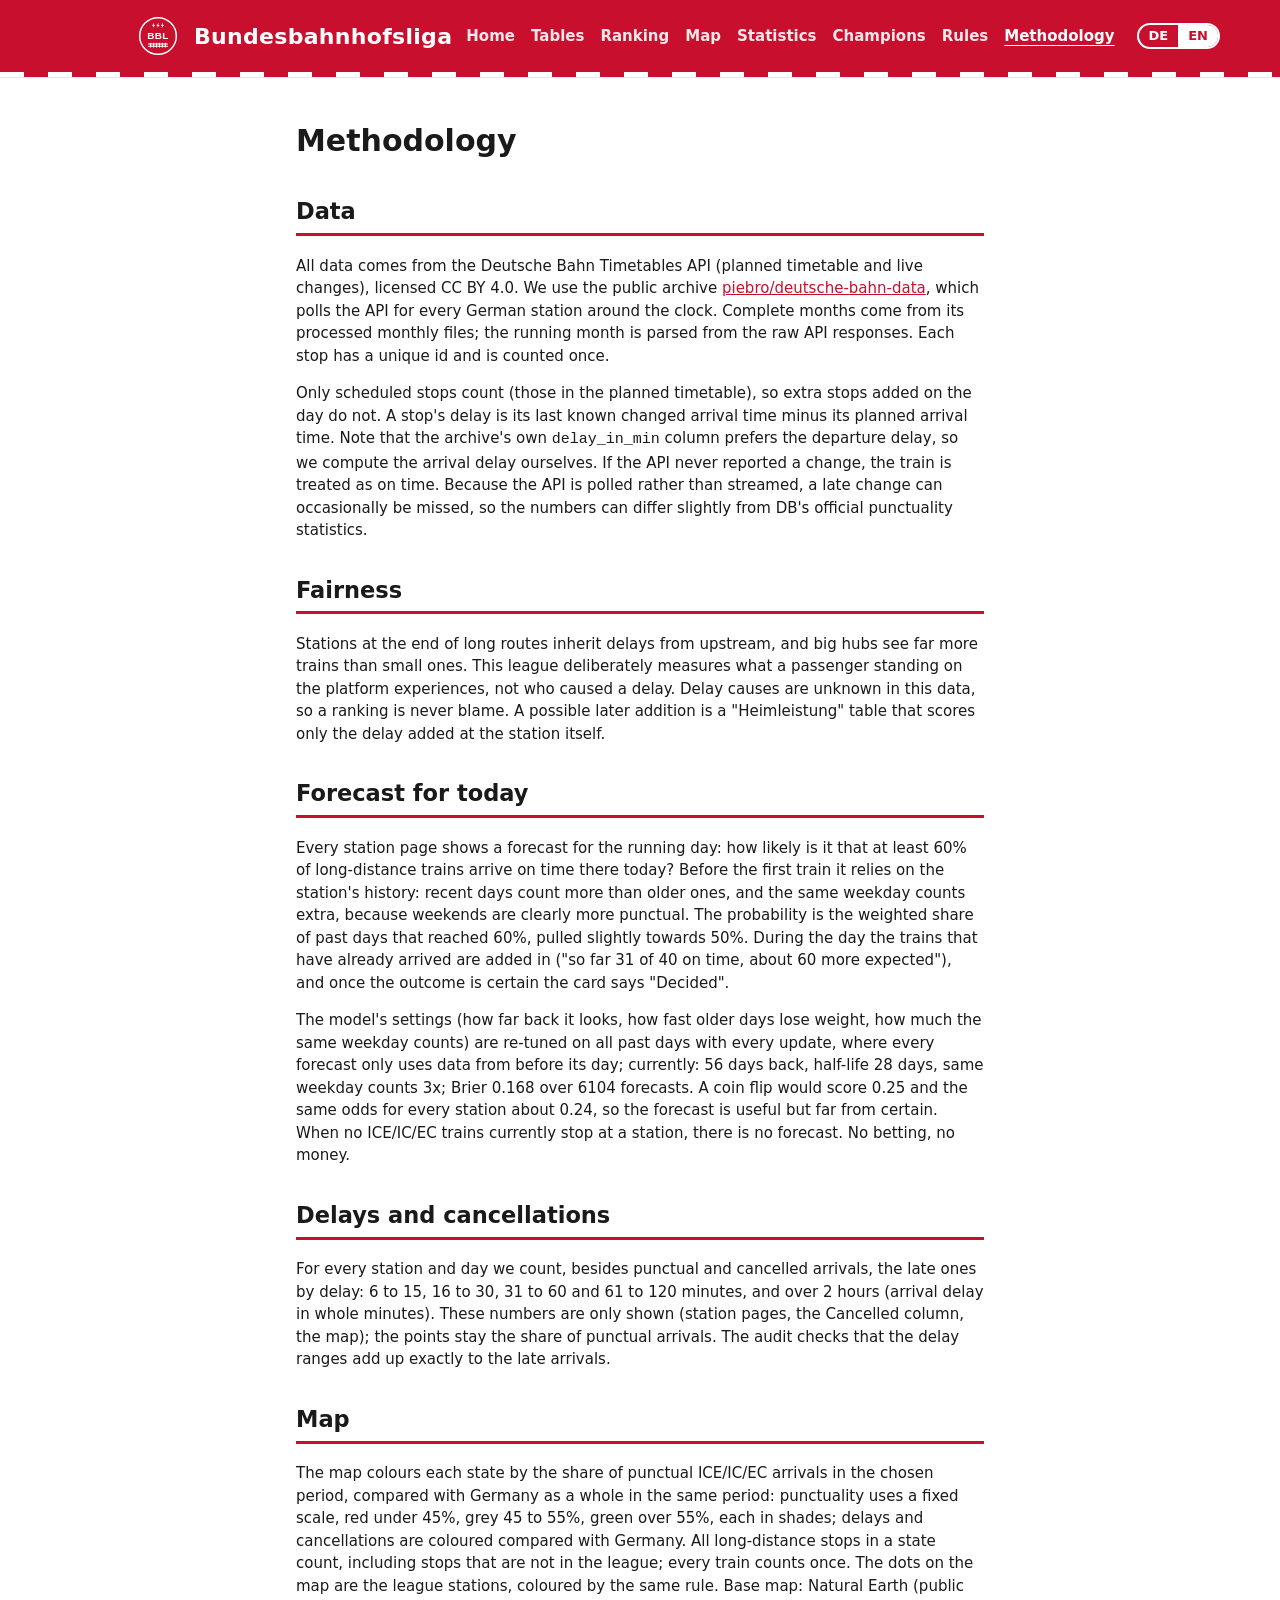
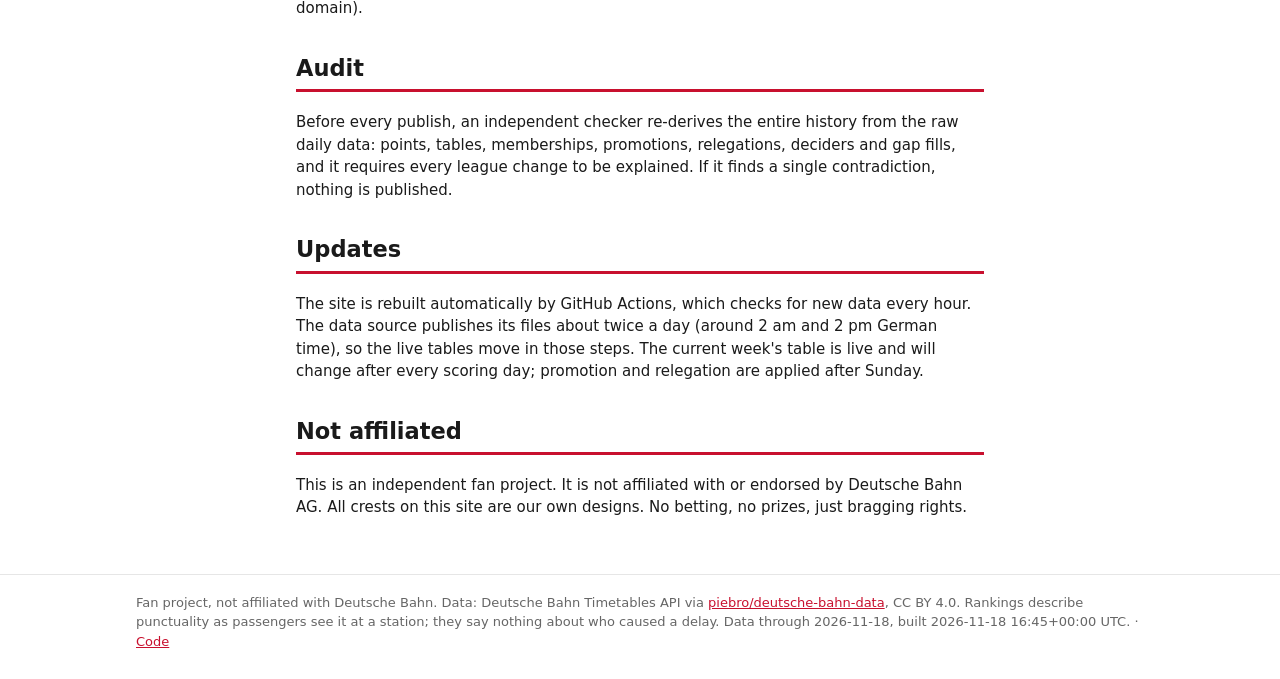
==== commit 4537a792: "National statistics page New 'Statistik / Statistics' page in the top bar: nationwide arrivals, on-t" ====
--- a/docs/about.html
+++ b/docs/about.html
@@ -112,7 +112,7 @@
 are our own designs. No betting, no prizes, just bragging rights.</p>
 </div>
 </main>
-<script src="assets/app.js?v=b0226252d3"></script>
+<script src="assets/app.js?v=a521ed520b"></script>
 <script>chrome("about.html");
 getJSON("data/meta.json").then((m) => {
   stamp(m);
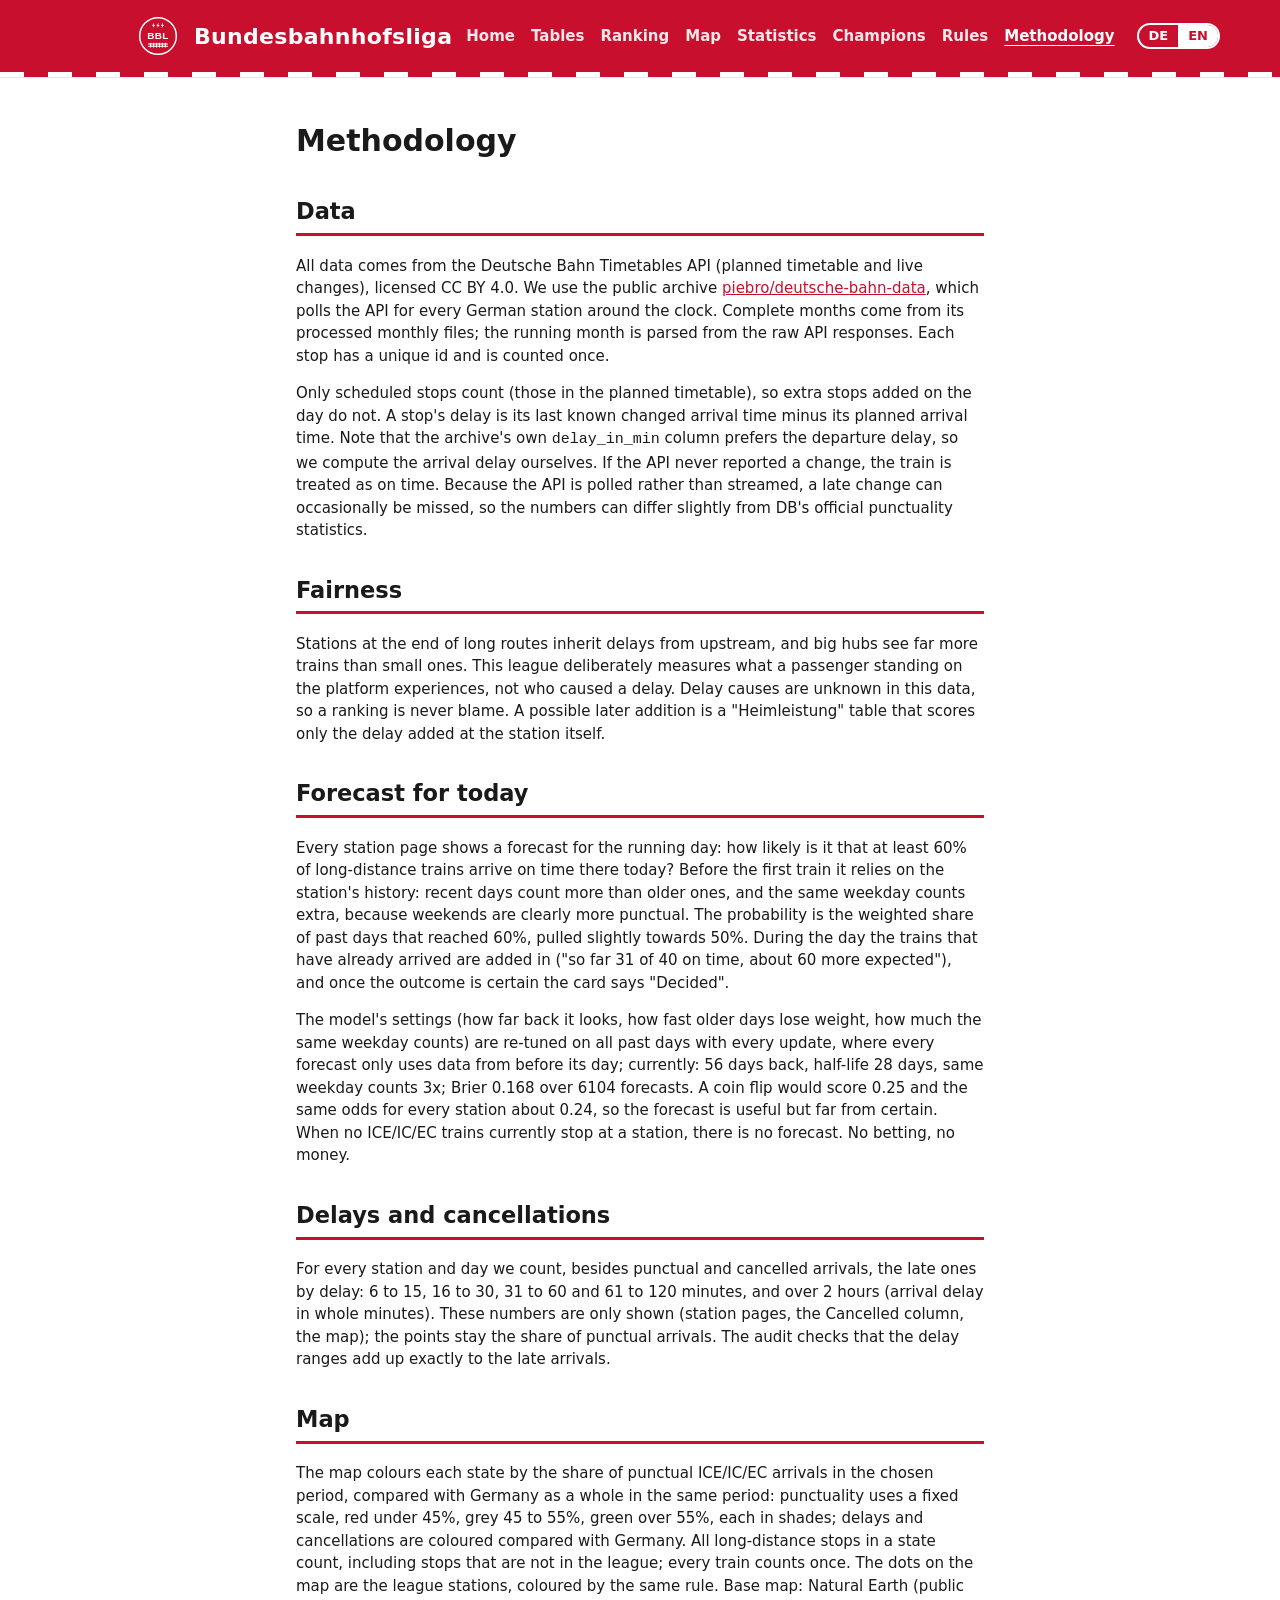
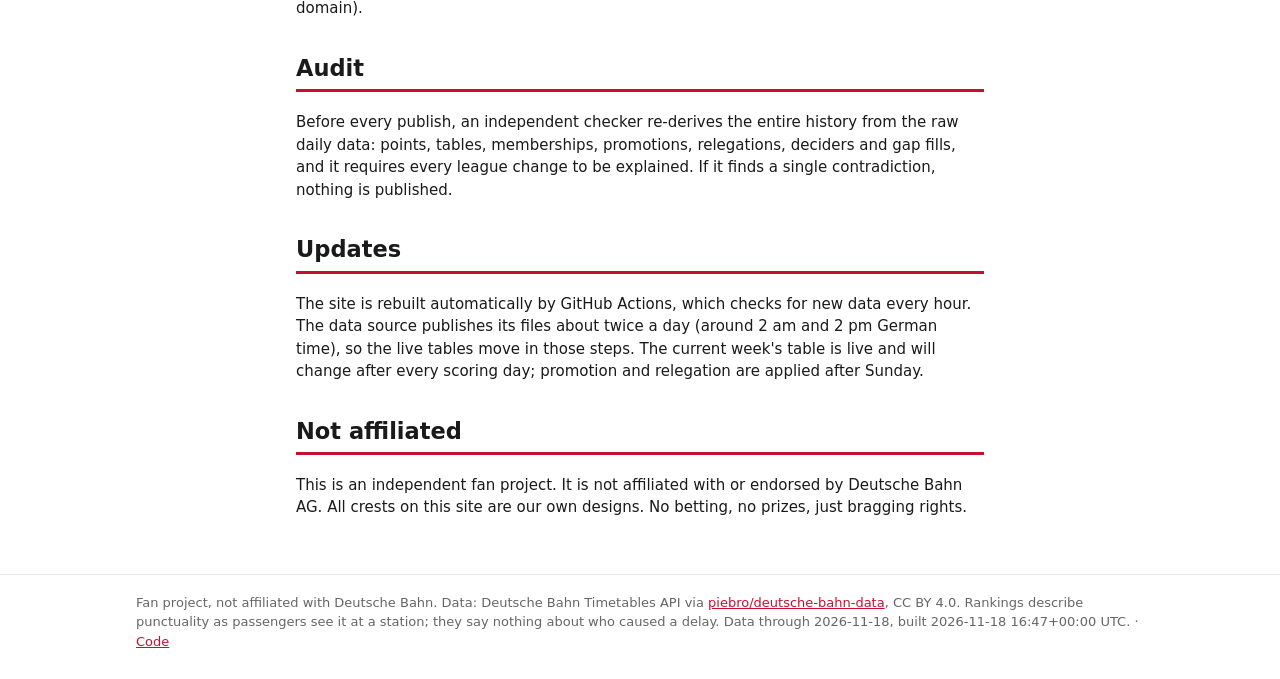
==== commit b48e5af6: "Station pages: 'share of punctual trains' instead of 'daily points' Co-Authored-By: Claude Opus 5.5 " ====
--- a/docs/about.html
+++ b/docs/about.html
@@ -112,7 +112,7 @@
 are our own designs. No betting, no prizes, just bragging rights.</p>
 </div>
 </main>
-<script src="assets/app.js?v=a521ed520b"></script>
+<script src="assets/app.js?v=77a7bb0717"></script>
 <script>chrome("about.html");
 getJSON("data/meta.json").then((m) => {
   stamp(m);
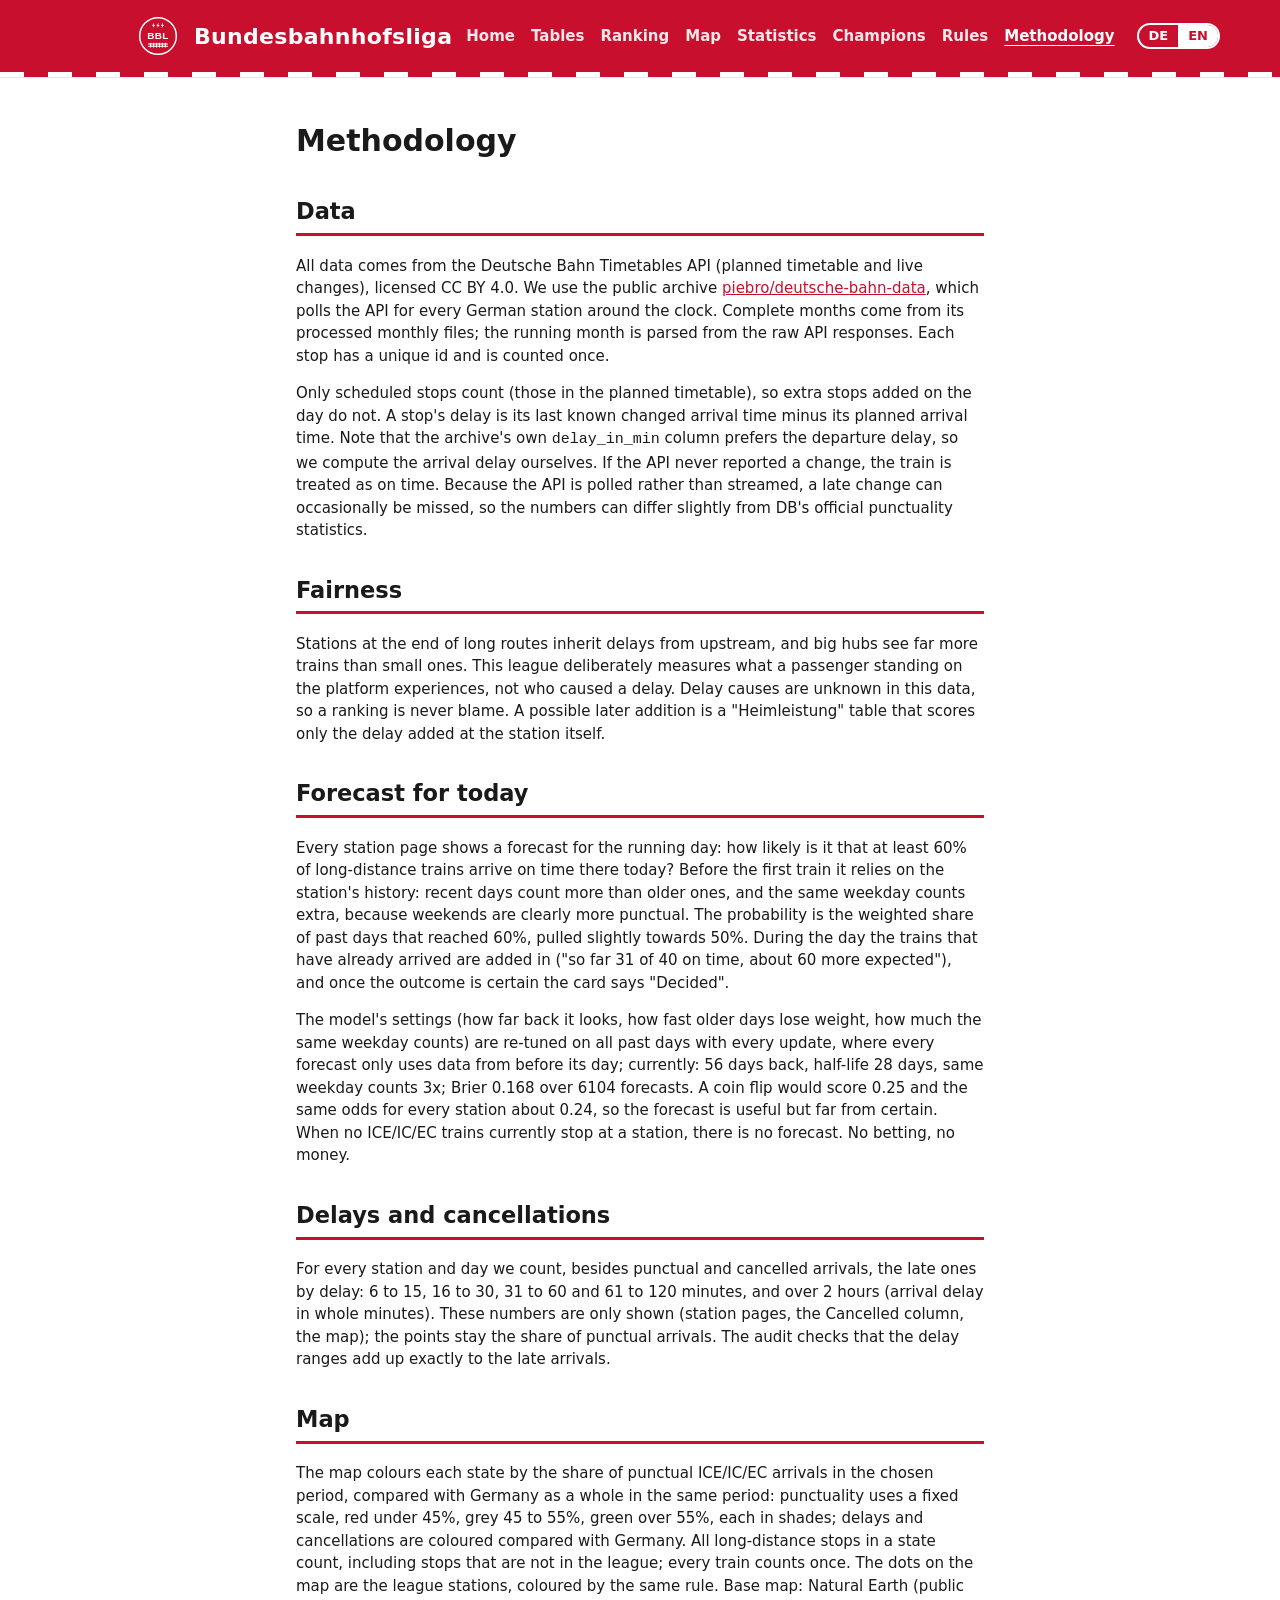
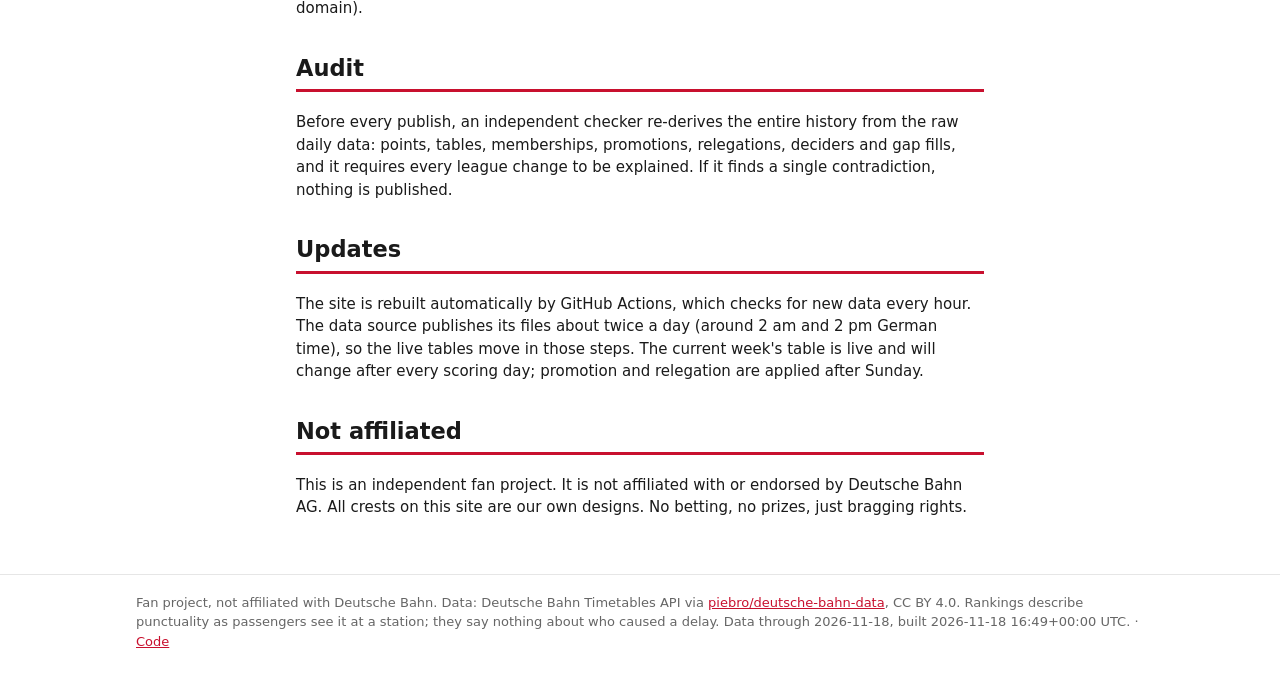
==== commit 1984f6cb: "Statistics page: filter by state A Bundesland selector (default: all of Germany, linkable via ?land=" ====
--- a/docs/about.html
+++ b/docs/about.html
@@ -112,7 +112,7 @@
 are our own designs. No betting, no prizes, just bragging rights.</p>
 </div>
 </main>
-<script src="assets/app.js?v=77a7bb0717"></script>
+<script src="assets/app.js?v=287587216c"></script>
 <script>chrome("about.html");
 getJSON("data/meta.json").then((m) => {
   stamp(m);
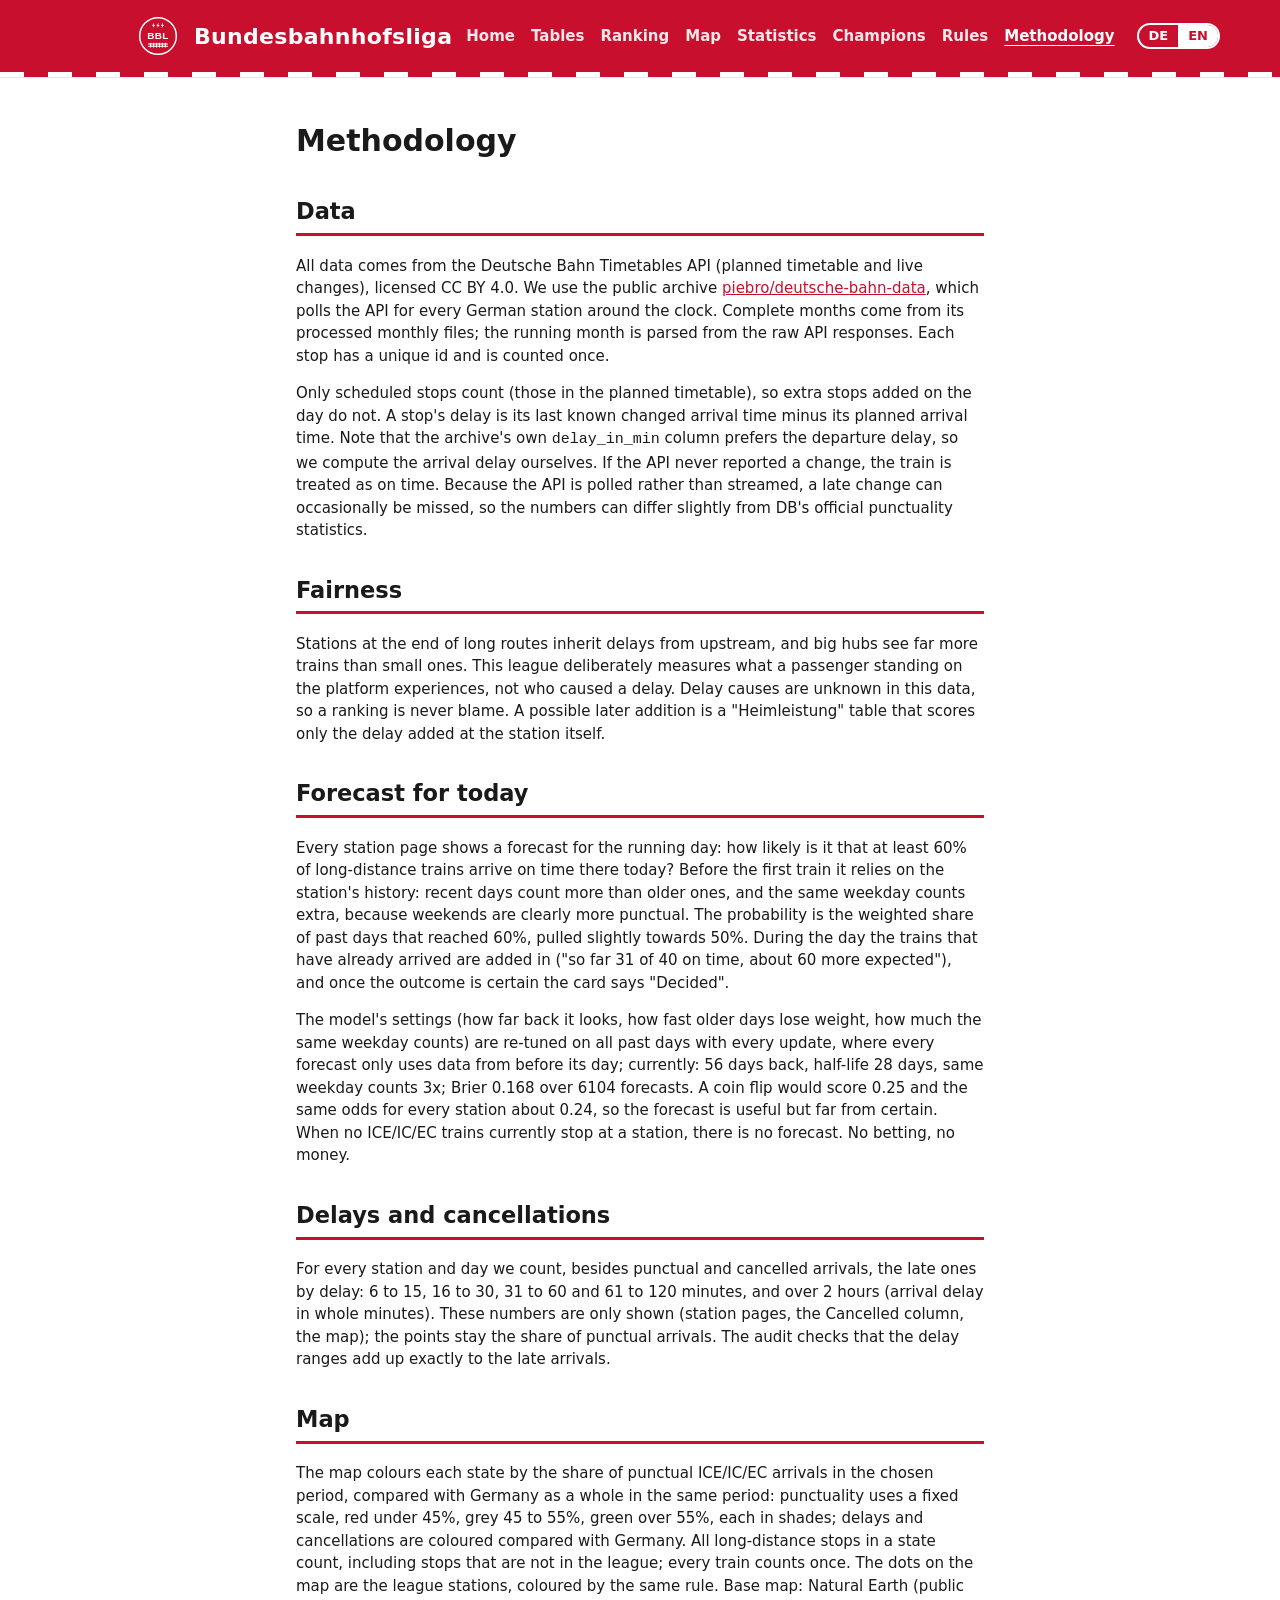
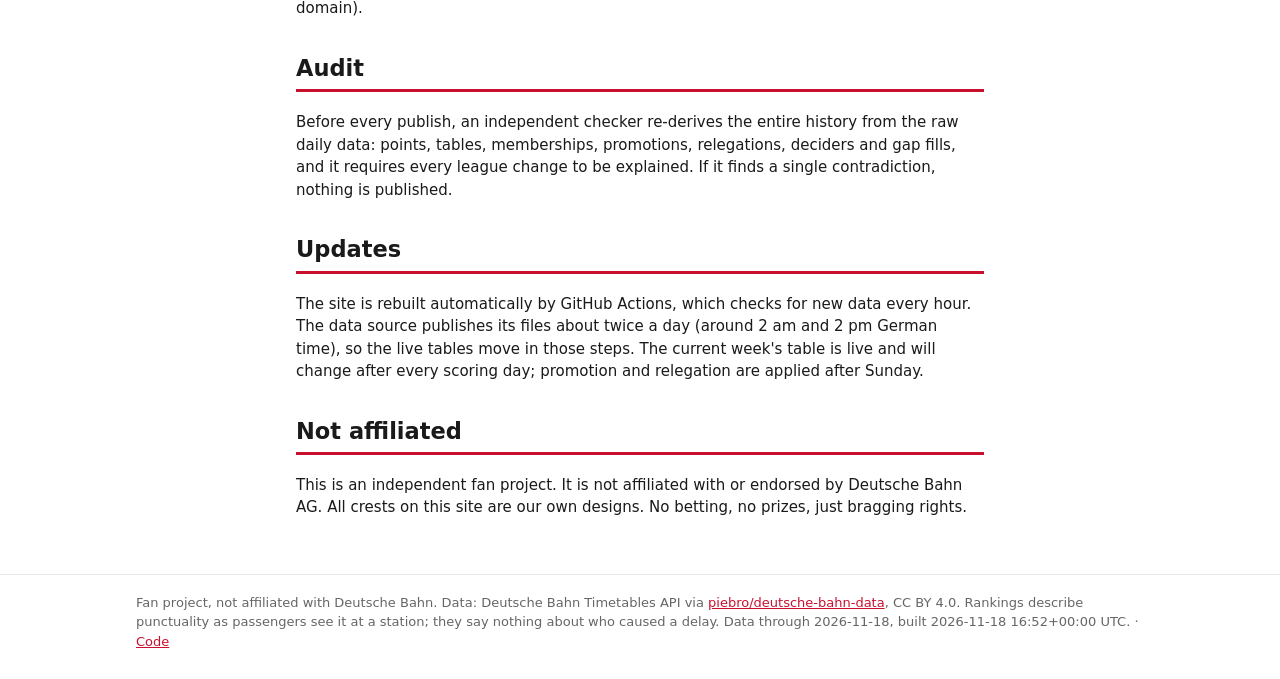
==== commit 9d21e046: "Homepage: national statistics first, leagues further down Nationwide on-time / late / cancelled numb" ====
--- a/docs/about.html
+++ b/docs/about.html
@@ -5,7 +5,7 @@
 <meta name="viewport" content="width=device-width, initial-scale=1">
 <title>Methodik · Bundesbahnhofsliga</title>
 <link rel="icon" href="assets/logos/favicon.svg">
-<link rel="stylesheet" href="assets/style.css?v=3d279d046a">
+<link rel="stylesheet" href="assets/style.css?v=af3c884c76">
 <script>(function(){var l;try{l=new URLSearchParams(location.search).get("lang")||localStorage.getItem("bbl-lang")}catch(e){}
 if(l!=="de"&&l!=="en")l=/^de\b/i.test(navigator.language||"")?"de":"en";document.documentElement.dataset.lang=l;document.documentElement.lang=l})();</script>
 </head>
@@ -112,7 +112,7 @@
 are our own designs. No betting, no prizes, just bragging rights.</p>
 </div>
 </main>
-<script src="assets/app.js?v=287587216c"></script>
+<script src="assets/app.js?v=398156ceba"></script>
 <script>chrome("about.html");
 getJSON("data/meta.json").then((m) => {
   stamp(m);
--- a/docs/assets/style.css
+++ b/docs/assets/style.css
@@ -275,3 +275,10 @@
 .mix-leg .n { color: var(--muted); text-align: right; font-variant-numeric: tabular-nums; }
 .mix-leg .p { font-weight: 700; text-align: right; min-width: 52px; font-variant-numeric: tabular-nums; }
 @media (max-width: 400px) { .mix-card { flex-direction: column; align-items: stretch; } .mix-card svg { margin: 0 auto; } }
+
+/* homepage: national statistics first */
+.home-stats { margin-top: 18px; }
+.home-stats-head { display: flex; flex-wrap: wrap; gap: 10px; align-items: flex-end; justify-content: space-between; }
+.home-stats-head h2 { margin: 0; font-size: 21px; }
+.home-stats-head .sub { margin: 2px 0 0; }
+.home-stats .kpis { margin-top: 12px; }
